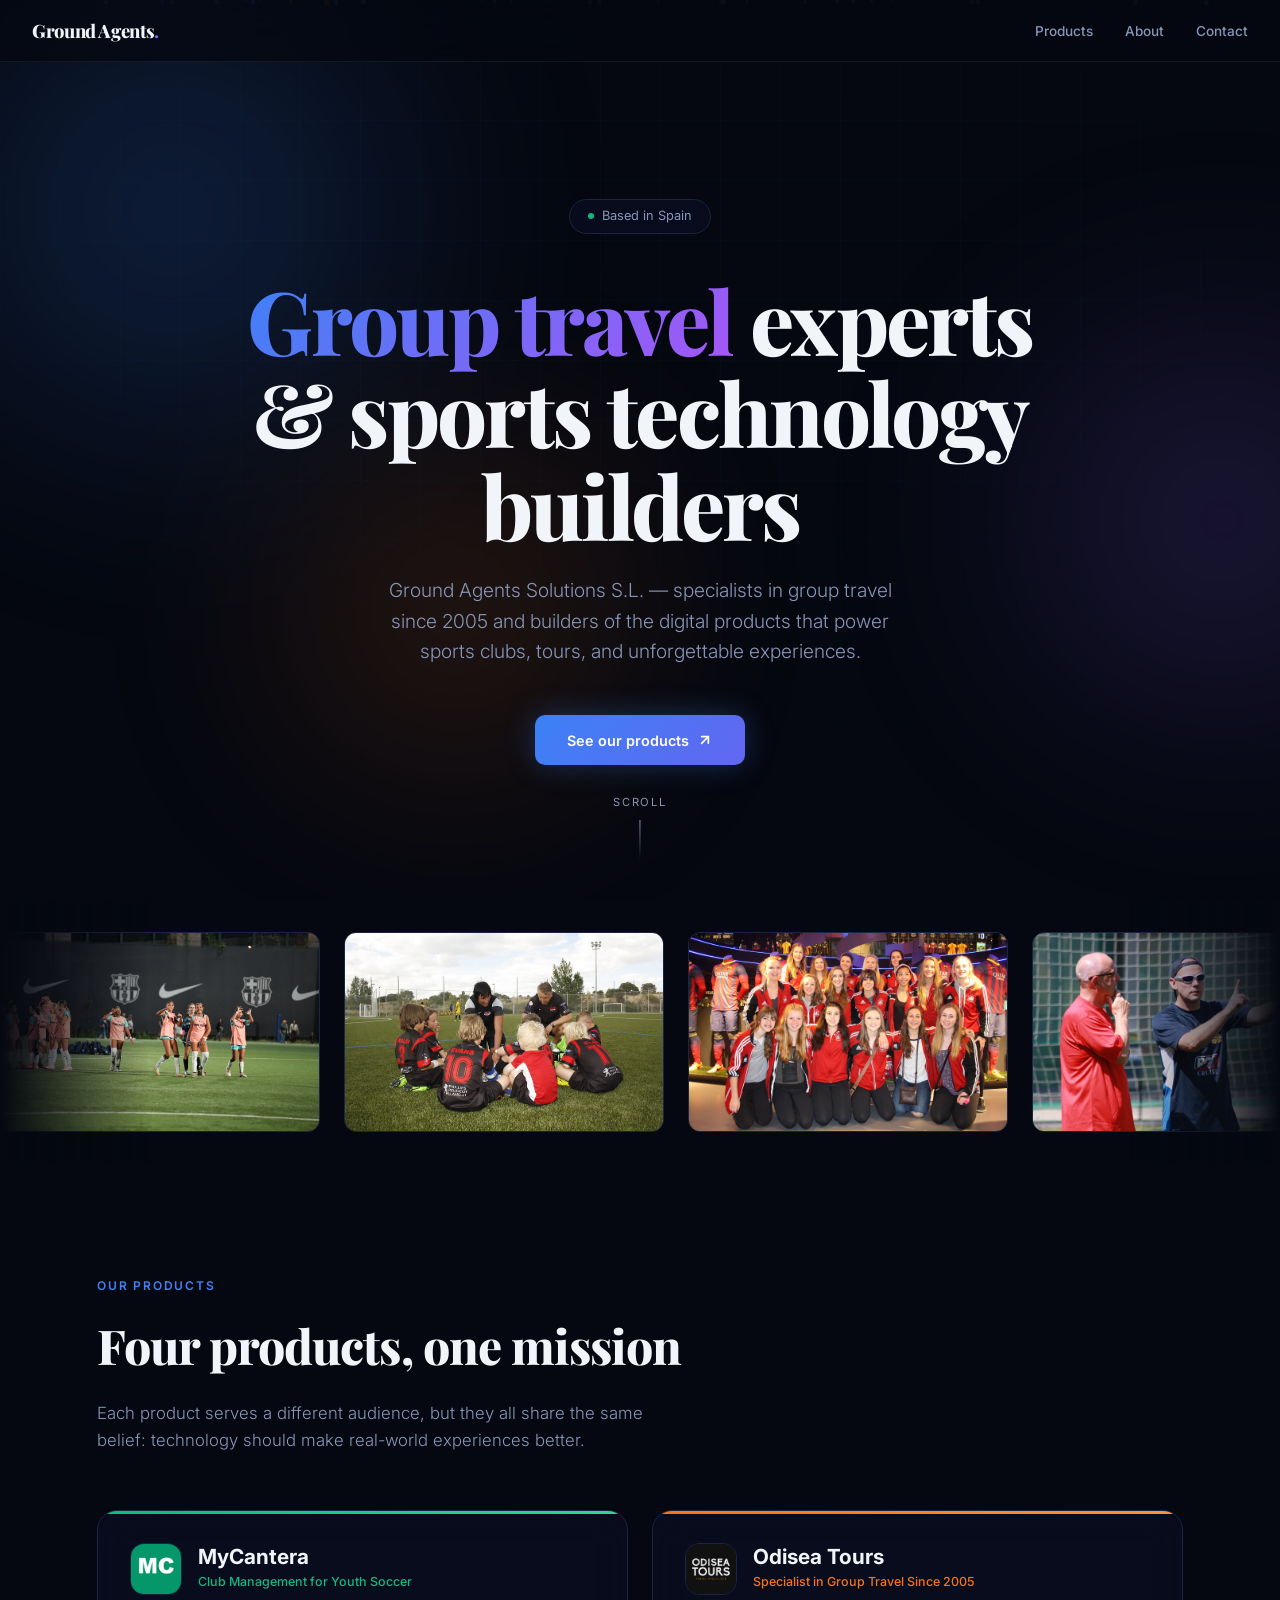
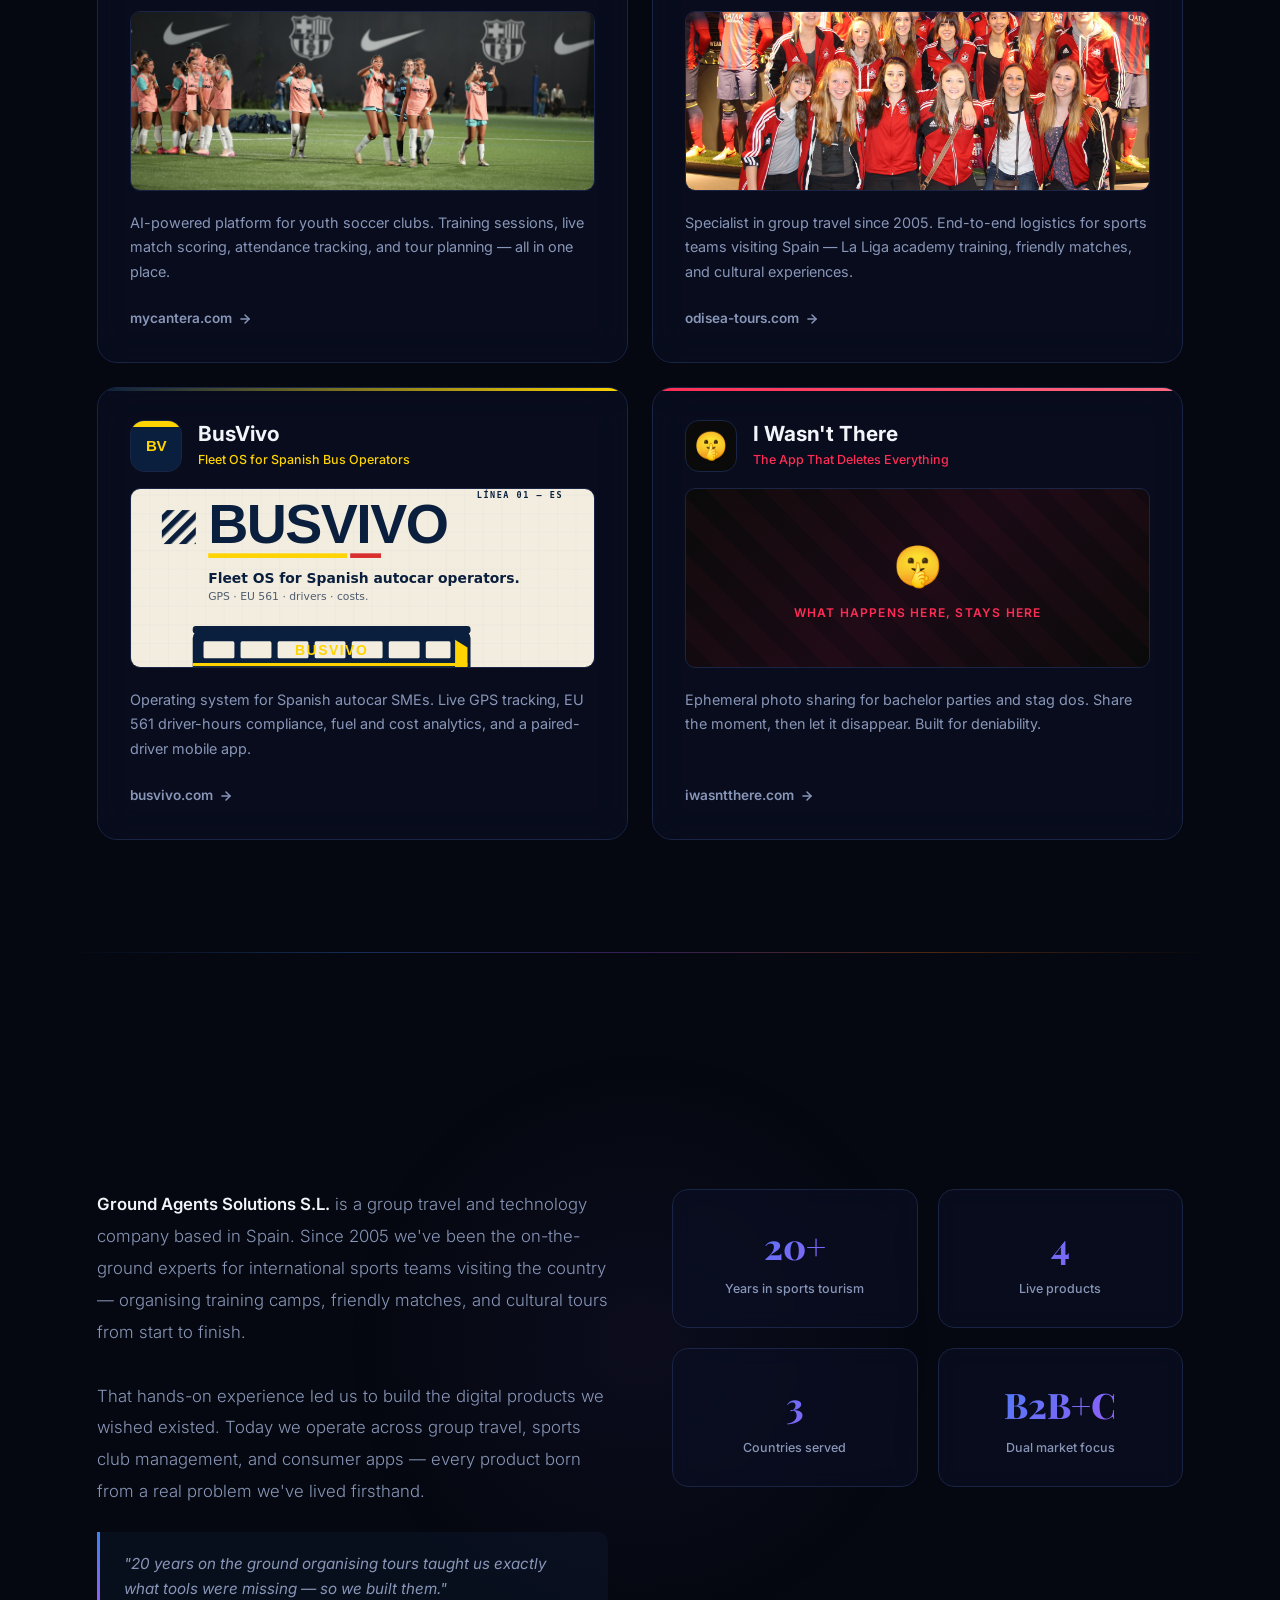
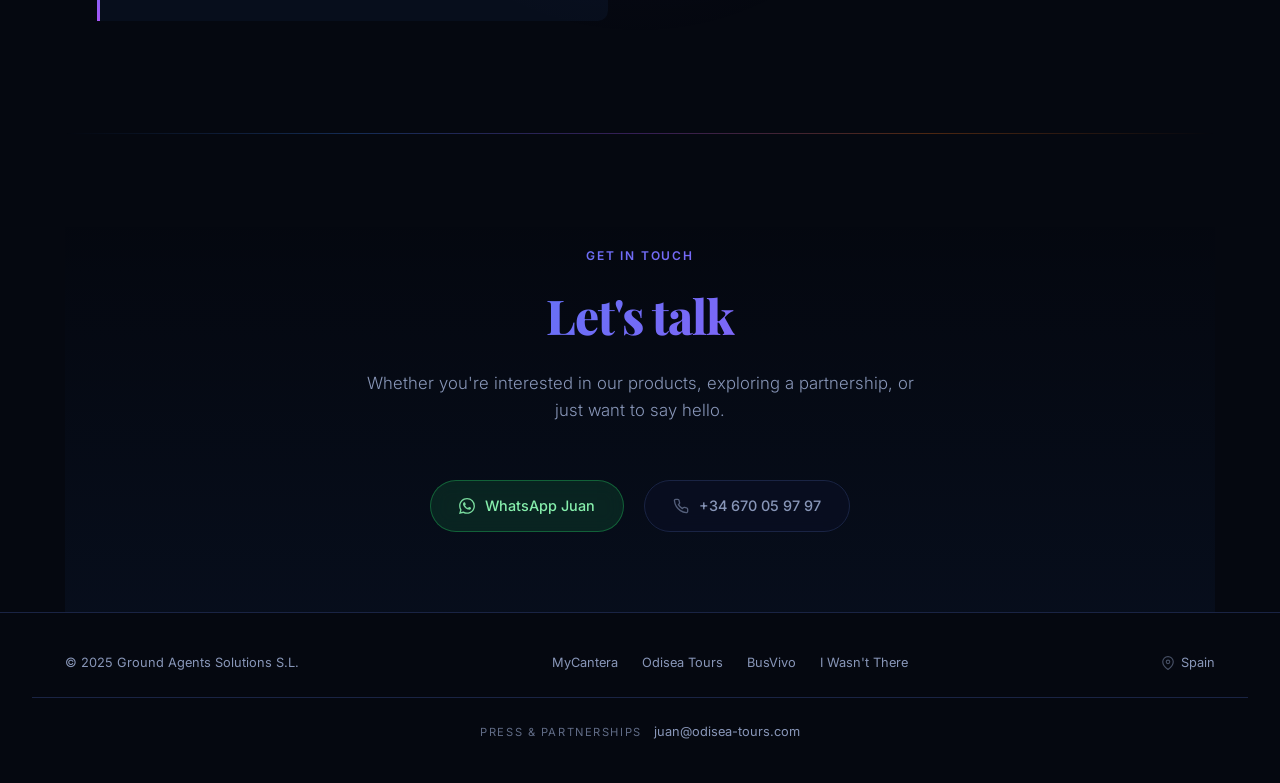
==== index.html @ 3781f4d7 "Replace OdiseaClub with BusVivo on products page - Swap product card to BusVivo (busvivo.com) - New " ====
<!DOCTYPE html>
<html lang="en">
<head>
  <meta charset="UTF-8">
  <meta name="viewport" content="width=device-width, initial-scale=1.0">
  <title>Ground Agents Solutions S.L. — Sports & Travel Technology</title>
  <meta name="description" content="Ground Agents Solutions S.L. — Group travel specialists and sports technology builders. Based in Spain since 2005.">
  <meta property="og:title" content="Ground Agents Solutions S.L.">
  <meta property="og:description" content="Group travel experts & sports technology builders. Based in Spain since 2005.">
  <meta property="og:type" content="website">
  <link rel="icon" href="data:image/svg+xml,<svg xmlns='http://www.w3.org/2000/svg' viewBox='0 0 100 100'><text y='.9em' font-size='90'>G</text></svg>">
  <link rel="preconnect" href="https://fonts.googleapis.com">
  <link rel="preconnect" href="https://fonts.gstatic.com" crossorigin>
  <link href="https://fonts.googleapis.com/css2?family=Inter:wght@300;400;500;600;700;800&family=Playfair+Display:wght@600;700;800&display=swap" rel="stylesheet">
  <style>
    *, *::before, *::after { margin: 0; padding: 0; box-sizing: border-box; }

    :root {
      --bg: #050810;
      --surface: #0a1025;
      --surface-2: #111833;
      --border: #1a2444;
      --text: #f1f5f9;
      --text-muted: #8896b8;
      --accent: #3b82f6;
    }

    html { scroll-behavior: smooth; }

    body {
      font-family: 'Inter', -apple-system, BlinkMacSystemFont, sans-serif;
      background: var(--bg);
      color: var(--text);
      line-height: 1.6;
      -webkit-font-smoothing: antialiased;
      overflow-x: hidden;
    }

    /* ── ANIMATED BACKGROUND ── */
    .bg-mesh {
      position: fixed;
      top: 0; left: 0; right: 0; bottom: 0;
      z-index: 0;
      pointer-events: none;
      overflow: hidden;
    }

    .bg-mesh .orb {
      position: absolute;
      border-radius: 50%;
      filter: blur(120px);
      opacity: 0.3;
      animation: float 20s ease-in-out infinite;
    }

    .bg-mesh .orb-1 {
      width: 600px; height: 600px;
      background: radial-gradient(circle, #3b82f6 0%, transparent 70%);
      top: -10%; left: -10%;
      animation-delay: 0s;
    }

    .bg-mesh .orb-2 {
      width: 500px; height: 500px;
      background: radial-gradient(circle, #8b5cf6 0%, transparent 70%);
      top: 30%; right: -15%;
      animation-delay: -7s;
      animation-duration: 25s;
    }

    .bg-mesh .orb-3 {
      width: 400px; height: 400px;
      background: radial-gradient(circle, #f97316 0%, transparent 70%);
      bottom: 10%; left: 20%;
      animation-delay: -14s;
      animation-duration: 22s;
    }

    @keyframes float {
      0%, 100% { transform: translate(0, 0) scale(1); }
      25% { transform: translate(80px, -60px) scale(1.1); }
      50% { transform: translate(-40px, 80px) scale(0.9); }
      75% { transform: translate(60px, 40px) scale(1.05); }
    }

    /* Grid overlay */
    .bg-grid {
      position: fixed;
      top: 0; left: 0; right: 0; bottom: 0;
      z-index: 0;
      pointer-events: none;
      background-image:
        linear-gradient(rgba(59, 130, 246, 0.03) 1px, transparent 1px),
        linear-gradient(90deg, rgba(59, 130, 246, 0.03) 1px, transparent 1px);
      background-size: 60px 60px;
      mask-image: radial-gradient(ellipse 80% 60% at 50% 30%, black 30%, transparent 100%);
    }

    /* ── NAV ── */
    nav {
      position: fixed;
      top: 0; left: 0; right: 0;
      z-index: 100;
      padding: 1rem 2rem;
      background: rgba(5, 8, 16, 0.7);
      backdrop-filter: blur(24px);
      -webkit-backdrop-filter: blur(24px);
      border-bottom: 1px solid rgba(255,255,255,0.06);
      display: flex;
      justify-content: space-between;
      align-items: center;
    }

    .nav-logo {
      font-family: 'Playfair Display', serif;
      font-size: 1.15rem;
      font-weight: 800;
      letter-spacing: -0.02em;
    }

    .nav-logo span {
      background: linear-gradient(135deg, #3b82f6, #8b5cf6);
      -webkit-background-clip: text;
      -webkit-text-fill-color: transparent;
      background-clip: text;
    }

    .nav-links {
      display: flex;
      gap: 2rem;
      list-style: none;
    }

    .nav-links a {
      color: var(--text-muted);
      text-decoration: none;
      font-size: 0.85rem;
      font-weight: 500;
      transition: color 0.2s;
    }

    .nav-links a:hover { color: var(--text); }

    /* ── CONTENT WRAPPER ── */
    .content { position: relative; z-index: 1; }

    /* ── HERO ── */
    .hero {
      min-height: 100vh;
      display: flex;
      flex-direction: column;
      justify-content: center;
      align-items: center;
      text-align: center;
      padding: 8rem 2rem 4rem;
      position: relative;
    }

    /* Floating particles */
    .particles {
      position: absolute;
      inset: 0;
      overflow: hidden;
      pointer-events: none;
    }

    .particle {
      position: absolute;
      width: 3px; height: 3px;
      background: rgba(59, 130, 246, 0.5);
      border-radius: 50%;
      animation: rise linear infinite;
    }

    @keyframes rise {
      0% { transform: translateY(100vh) scale(0); opacity: 0; }
      10% { opacity: 1; }
      90% { opacity: 1; }
      100% { transform: translateY(-10vh) scale(1); opacity: 0; }
    }

    .hero-badge {
      display: inline-flex;
      align-items: center;
      gap: 0.5rem;
      padding: 0.4rem 1.1rem;
      border: 1px solid var(--border);
      border-radius: 100px;
      font-size: 0.8rem;
      color: var(--text-muted);
      margin-bottom: 2.5rem;
      background: rgba(10, 16, 37, 0.6);
      backdrop-filter: blur(10px);
    }

    .hero-badge .dot {
      width: 6px; height: 6px;
      border-radius: 50%;
      background: #10b981;
      animation: pulse-dot 2s infinite;
    }

    @keyframes pulse-dot {
      0%, 100% { opacity: 1; }
      50% { opacity: 0.3; }
    }

    h1 {
      font-family: 'Playfair Display', serif;
      font-size: clamp(2.8rem, 7vw, 5.5rem);
      font-weight: 800;
      line-height: 1.05;
      letter-spacing: -0.03em;
      margin-bottom: 1.5rem;
      max-width: 800px;
    }

    h1 .gradient {
      background: linear-gradient(135deg, #3b82f6, #a855f7, #f97316);
      -webkit-background-clip: text;
      -webkit-text-fill-color: transparent;
      background-clip: text;
      background-size: 200% 200%;
      animation: gradient-shift 6s ease-in-out infinite;
    }

    @keyframes gradient-shift {
      0%, 100% { background-position: 0% 50%; }
      50% { background-position: 100% 50%; }
    }

    .hero-sub {
      font-size: 1.2rem;
      color: var(--text-muted);
      max-width: 540px;
      margin-bottom: 3rem;
      font-weight: 300;
    }

    .hero-cta {
      display: inline-flex;
      align-items: center;
      gap: 0.5rem;
      padding: 0.85rem 2rem;
      background: linear-gradient(135deg, #3b82f6, #6366f1);
      color: white;
      text-decoration: none;
      border-radius: 10px;
      font-size: 0.9rem;
      font-weight: 600;
      transition: all 0.3s;
      box-shadow: 0 0 30px rgba(59, 130, 246, 0.3);
    }

    .hero-cta:hover {
      transform: translateY(-2px);
      box-shadow: 0 0 50px rgba(59, 130, 246, 0.5);
    }

    .hero-cta svg { width: 16px; height: 16px; }

    /* Scroll indicator */
    .scroll-hint {
      position: absolute;
      bottom: 2.5rem;
      left: 50%;
      transform: translateX(-50%);
      display: flex;
      flex-direction: column;
      align-items: center;
      gap: 0.5rem;
      color: var(--text-muted);
      font-size: 0.7rem;
      text-transform: uppercase;
      letter-spacing: 0.15em;
      animation: bob 2s ease-in-out infinite;
    }

    .scroll-hint .line {
      width: 1px;
      height: 40px;
      background: linear-gradient(to bottom, var(--text-muted), transparent);
    }

    @keyframes bob {
      0%, 100% { transform: translateX(-50%) translateY(0); }
      50% { transform: translateX(-50%) translateY(8px); }
    }

    /* ── PHOTO MARQUEE ── */
    .marquee-section {
      padding: 2rem 0;
      overflow: hidden;
      position: relative;
    }

    .marquee-section::before,
    .marquee-section::after {
      content: '';
      position: absolute;
      top: 0; bottom: 0;
      width: 150px;
      z-index: 2;
      pointer-events: none;
    }

    .marquee-section::before {
      left: 0;
      background: linear-gradient(to right, var(--bg), transparent);
    }

    .marquee-section::after {
      right: 0;
      background: linear-gradient(to left, var(--bg), transparent);
    }

    .marquee-track {
      display: flex;
      gap: 1.5rem;
      animation: marquee 35s linear infinite;
      width: max-content;
    }

    .marquee-track:hover { animation-play-state: paused; }

    @keyframes marquee {
      0% { transform: translateX(0); }
      100% { transform: translateX(-50%); }
    }

    .marquee-img {
      width: 320px;
      height: 200px;
      object-fit: cover;
      border-radius: 12px;
      border: 1px solid var(--border);
      flex-shrink: 0;
      transition: transform 0.3s, border-color 0.3s;
    }

    .marquee-img:hover {
      transform: scale(1.03);
      border-color: rgba(139, 92, 246, 0.4);
    }

    /* ── SECTION ── */
    section {
      padding: 7rem 2rem;
      max-width: 1150px;
      margin: 0 auto;
    }

    .section-label {
      font-size: 0.75rem;
      font-weight: 600;
      text-transform: uppercase;
      letter-spacing: 0.15em;
      background: linear-gradient(135deg, #3b82f6, #a855f7);
      -webkit-background-clip: text;
      -webkit-text-fill-color: transparent;
      background-clip: text;
      margin-bottom: 0.75rem;
    }

    .section-title {
      font-family: 'Playfair Display', serif;
      font-size: clamp(2rem, 4vw, 3rem);
      font-weight: 800;
      letter-spacing: -0.02em;
      margin-bottom: 1rem;
    }

    .section-desc {
      color: var(--text-muted);
      max-width: 560px;
      font-size: 1.05rem;
      font-weight: 300;
      margin-bottom: 3.5rem;
    }

    /* ── PRODUCTS GRID ── */
    .products-grid {
      display: grid;
      grid-template-columns: repeat(2, 1fr);
      gap: 1.5rem;
    }

    .product-card {
      background: rgba(10, 16, 37, 0.6);
      backdrop-filter: blur(20px);
      border: 1px solid var(--border);
      border-radius: 20px;
      padding: 2rem;
      transition: all 0.4s cubic-bezier(0.16, 1, 0.3, 1);
      position: relative;
      overflow: hidden;
      text-decoration: none;
      color: inherit;
      display: flex;
      flex-direction: column;
    }

    .product-card::before {
      content: '';
      position: absolute;
      top: 0; left: 0; right: 0;
      height: 3px;
    }

    .product-card::after {
      content: '';
      position: absolute;
      inset: 0;
      border-radius: 20px;
      opacity: 0;
      transition: opacity 0.4s;
      pointer-events: none;
    }

    .product-card:hover {
      border-color: rgba(255,255,255,0.12);
      transform: translateY(-6px);
      box-shadow: 0 30px 80px rgba(0,0,0,0.4);
    }

    .product-card:hover::after { opacity: 1; }

    .product-card[data-product="mycantera"]::before { background: linear-gradient(90deg, #10b981, #34d399); }
    .product-card[data-product="mycantera"]::after { background: radial-gradient(circle at top left, rgba(16, 185, 129, 0.06), transparent 60%); }

    .product-card[data-product="odisea"]::before { background: linear-gradient(90deg, #f97316, #fb923c); }
    .product-card[data-product="odisea"]::after { background: radial-gradient(circle at top left, rgba(249, 115, 22, 0.06), transparent 60%); }

    .product-card[data-product="busvivo"]::before { background: linear-gradient(90deg, #0a1f3d, #ffd400); }
    .product-card[data-product="busvivo"]::after { background: radial-gradient(circle at top left, rgba(255, 212, 0, 0.06), transparent 60%); }

    .product-card[data-product="iwasntthere"]::before { background: linear-gradient(90deg, #ff2d55, #ff6b81); }
    .product-card[data-product="iwasntthere"]::after { background: radial-gradient(circle at top left, rgba(255, 45, 85, 0.06), transparent 60%); }

    .product-header {
      display: flex;
      align-items: center;
      gap: 1rem;
      margin-bottom: 1rem;
    }

    .product-logo {
      width: 52px;
      height: 52px;
      border-radius: 14px;
      object-fit: cover;
      border: 1px solid var(--border);
    }

    .product-logo-iwt {
      width: 52px;
      height: 52px;
      border-radius: 14px;
      background: #0a0a0a;
      border: 1px solid var(--border);
      display: flex;
      align-items: center;
      justify-content: center;
      font-size: 1.7rem;
    }

    .product-logo-bv {
      width: 52px;
      height: 52px;
      border-radius: 14px;
      background: #0a1f3d;
      border: 1px solid var(--border);
      display: flex;
      align-items: center;
      justify-content: center;
      font-family: 'Arial Black', 'Helvetica Neue', Impact, sans-serif;
      font-size: 0.95rem;
      font-weight: 900;
      color: #ffd400;
      letter-spacing: -0.5px;
      position: relative;
      overflow: hidden;
    }

    .product-logo-bv::after {
      content: '';
      position: absolute;
      top: 0; left: 0; right: 0;
      height: 6px;
      background: #ffd400;
    }

    .product-name {
      font-size: 1.3rem;
      font-weight: 700;
      line-height: 1.2;
    }

    .product-tagline {
      font-size: 0.78rem;
      font-weight: 500;
      margin-top: 0.15rem;
    }

    .product-card[data-product="mycantera"] .product-tagline { color: #10b981; }
    .product-card[data-product="odisea"] .product-tagline { color: #f97316; }
    .product-card[data-product="busvivo"] .product-tagline { color: #ffd400; }
    .product-card[data-product="iwasntthere"] .product-tagline { color: #ff2d55; }

    .product-desc {
      font-size: 0.9rem;
      color: var(--text-muted);
      line-height: 1.7;
      flex-grow: 1;
      margin-bottom: 1.5rem;
    }

    .product-screenshot {
      width: 100%;
      height: 180px;
      object-fit: cover;
      border-radius: 10px;
      border: 1px solid var(--border);
      margin-bottom: 1.25rem;
      transition: transform 0.4s;
    }

    .product-card:hover .product-screenshot { transform: scale(1.02); }

    .product-link {
      display: inline-flex;
      align-items: center;
      gap: 0.4rem;
      font-size: 0.85rem;
      font-weight: 600;
      color: var(--text-muted);
      transition: all 0.3s;
    }

    .product-card:hover .product-link { color: var(--text); }

    .product-link svg { width: 14px; height: 14px; transition: transform 0.3s; }
    .product-card:hover .product-link svg { transform: translateX(4px); }

    /* ── DIVIDER ── */
    .gradient-divider {
      height: 1px;
      max-width: 1150px;
      margin: 0 auto;
      background: linear-gradient(90deg, transparent, #3b82f6, #a855f7, #f97316, transparent);
      opacity: 0.3;
    }

    /* ── ABOUT ── */
    .about-section {
      position: relative;
    }

    .about-section::before {
      content: '';
      position: absolute;
      top: 50%;
      left: 50%;
      transform: translate(-50%, -50%);
      width: 600px;
      height: 600px;
      background: radial-gradient(circle, rgba(139, 92, 246, 0.06) 0%, transparent 70%);
      pointer-events: none;
    }

    .about-grid {
      display: grid;
      grid-template-columns: 1fr 1fr;
      gap: 4rem;
      align-items: start;
    }

    .about-text {
      color: var(--text-muted);
      font-size: 1.05rem;
      font-weight: 300;
      line-height: 1.9;
    }

    .about-text strong {
      color: var(--text);
      font-weight: 600;
    }

    .about-highlight {
      margin-top: 1.5rem;
      padding: 1.25rem 1.5rem;
      border-left: 3px solid;
      border-image: linear-gradient(to bottom, #3b82f6, #a855f7) 1;
      background: rgba(59, 130, 246, 0.05);
      border-radius: 0 10px 10px 0;
      font-size: 0.95rem;
      color: var(--text-muted);
      font-style: italic;
    }

    .stats-grid {
      display: grid;
      grid-template-columns: 1fr 1fr;
      gap: 1.25rem;
    }

    .stat-card {
      background: rgba(10, 16, 37, 0.6);
      backdrop-filter: blur(10px);
      border: 1px solid var(--border);
      border-radius: 16px;
      padding: 1.75rem;
      text-align: center;
      transition: all 0.3s;
    }

    .stat-card:hover {
      border-color: rgba(139, 92, 246, 0.3);
      transform: translateY(-2px);
    }

    .stat-number {
      font-family: 'Playfair Display', serif;
      font-size: 2.2rem;
      font-weight: 800;
      background: linear-gradient(135deg, #3b82f6, #a855f7);
      -webkit-background-clip: text;
      -webkit-text-fill-color: transparent;
      background-clip: text;
      margin-bottom: 0.3rem;
    }

    .stat-label {
      font-size: 0.78rem;
      color: var(--text-muted);
      font-weight: 500;
    }

    /* ── CONTACT / FOOTER ── */
    .contact-section {
      text-align: center;
      padding: 7rem 2rem 5rem;
      position: relative;
    }

    .contact-section::before {
      content: '';
      position: absolute;
      bottom: 0; left: 0; right: 0;
      height: 400px;
      background: linear-gradient(to top, rgba(59, 130, 246, 0.05), transparent);
      pointer-events: none;
    }

    .contact-section .section-desc {
      margin-left: auto;
      margin-right: auto;
    }

    .contact-title {
      font-family: 'Playfair Display', serif;
      font-size: clamp(2rem, 4vw, 3rem);
      font-weight: 800;
      letter-spacing: -0.02em;
      margin-bottom: 1rem;
      background: linear-gradient(135deg, #3b82f6, #a855f7, #f97316);
      -webkit-background-clip: text;
      -webkit-text-fill-color: transparent;
      background-clip: text;
      background-size: 200% 200%;
      animation: gradient-shift 6s ease-in-out infinite;
    }

    .contact-row {
      display: flex;
      justify-content: center;
      gap: 1.25rem;
      flex-wrap: wrap;
    }

    .contact-pill {
      display: inline-flex;
      align-items: center;
      gap: 0.6rem;
      padding: 0.85rem 1.75rem;
      background: rgba(10, 16, 37, 0.6);
      backdrop-filter: blur(10px);
      border: 1px solid var(--border);
      border-radius: 100px;
      color: var(--text-muted);
      text-decoration: none;
      font-size: 0.9rem;
      font-weight: 500;
      transition: all 0.3s;
    }

    .contact-pill:hover {
      border-color: rgba(139, 92, 246, 0.4);
      color: var(--text);
      box-shadow: 0 0 30px rgba(139, 92, 246, 0.15);
      transform: translateY(-2px);
    }

    .contact-pill svg { width: 16px; height: 16px; opacity: 0.6; }

    .contact-whatsapp {
      background: rgba(37, 211, 102, 0.12);
      border-color: rgba(37, 211, 102, 0.35);
      color: #86efac;
    }
    .contact-whatsapp svg { opacity: 0.9; }
    .contact-whatsapp:hover {
      border-color: rgba(37, 211, 102, 0.7);
      color: #d1fae5;
      box-shadow: 0 0 30px rgba(37, 211, 102, 0.22);
      transform: translateY(-2px);
    }

    /* ── FOOTER ── */
    footer {
      border-top: 1px solid var(--border);
      padding: 2.5rem 2rem;
    }

    .footer-inner {
      max-width: 1150px;
      margin: 0 auto;
      display: flex;
      justify-content: space-between;
      align-items: center;
      flex-wrap: wrap;
      gap: 1rem;
    }

    .footer-legal {
      font-size: 0.8rem;
      color: var(--text-muted);
    }

    .footer-products {
      display: flex;
      gap: 1.5rem;
    }

    .footer-products a {
      font-size: 0.8rem;
      color: var(--text-muted);
      text-decoration: none;
      transition: color 0.2s;
    }

    .footer-products a:hover { color: var(--text); }

    .footer-location {
      font-size: 0.8rem;
      color: var(--text-muted);
      display: flex;
      align-items: center;
      gap: 0.35rem;
    }

    .footer-location svg { width: 14px; height: 14px; opacity: 0.5; }

    .footer-press {
      font-size: 0.8rem;
      color: var(--text-muted);
      text-align: center;
      padding-top: 1.5rem;
      margin-top: 1.5rem;
      border-top: 1px solid var(--border);
    }
    .footer-press a {
      color: var(--text-muted);
      text-decoration: none;
      border-bottom: 1px solid transparent;
      transition: color 0.2s, border-color 0.2s;
    }
    .footer-press a:hover {
      color: var(--text);
      border-bottom-color: currentColor;
    }
    .footer-press .label {
      text-transform: uppercase;
      letter-spacing: 0.14em;
      font-size: 0.7rem;
      opacity: 0.7;
      margin-right: 0.5rem;
    }

    /* ── RESPONSIVE ── */
    @media (max-width: 900px) {
      .products-grid { grid-template-columns: 1fr; }
    }

    @media (max-width: 768px) {
      .nav-links { display: none; }
      .about-grid { grid-template-columns: 1fr; gap: 2rem; }
      section { padding: 5rem 1.5rem; }
      .hero { padding: 7rem 1.5rem 3rem; }
      .footer-inner { flex-direction: column; text-align: center; }
      .footer-products { flex-wrap: wrap; justify-content: center; }
      .scroll-hint { display: none; }
    }

    /* ── ANIMATIONS ── */
    .fade-up {
      opacity: 0;
      transform: translateY(30px);
      transition: all 0.7s cubic-bezier(0.16, 1, 0.3, 1);
    }

    .fade-up.visible {
      opacity: 1;
      transform: translateY(0);
    }

    /* Staggered children */
    .stagger > .fade-up:nth-child(1) { transition-delay: 0s; }
    .stagger > .fade-up:nth-child(2) { transition-delay: 0.1s; }
    .stagger > .fade-up:nth-child(3) { transition-delay: 0.2s; }
    .stagger > .fade-up:nth-child(4) { transition-delay: 0.3s; }

    /* ── TILT EFFECT ── */
    .tilt-card {
      transform-style: preserve-3d;
      perspective: 1000px;
    }
  </style>
</head>
<body>

  <!-- ANIMATED BACKGROUND -->
  <div class="bg-mesh">
    <div class="orb orb-1"></div>
    <div class="orb orb-2"></div>
    <div class="orb orb-3"></div>
  </div>
  <div class="bg-grid"></div>

  <div class="content">

    <!-- NAV -->
    <nav>
      <div class="nav-logo">Ground Agents<span>.</span></div>
      <ul class="nav-links">
        <li><a href="#products">Products</a></li>
        <li><a href="#about">About</a></li>
        <li><a href="#contact">Contact</a></li>
      </ul>
    </nav>

    <!-- HERO -->
    <section class="hero">
      <div class="particles" id="particles"></div>
      <div class="hero-badge">
        <span class="dot"></span>
        Based in Spain
      </div>
      <h1 class="fade-up"><span class="gradient">Group travel</span> experts & sports technology builders</h1>
      <p class="hero-sub fade-up">Ground Agents Solutions S.L. — specialists in group travel since 2005 and builders of the digital products that power sports clubs, tours, and unforgettable experiences.</p>
      <a href="#products" class="hero-cta fade-up">
        See our products
        <svg viewBox="0 0 24 24" fill="none" stroke="currentColor" stroke-width="2.5" stroke-linecap="round" stroke-linejoin="round"><path d="M7 17L17 7"/><path d="M7 7h10v10"/></svg>
      </a>
      <div class="scroll-hint">
        Scroll
        <div class="line"></div>
      </div>
    </section>

    <!-- PHOTO MARQUEE -->
    <div class="marquee-section">
      <div class="marquee-track">
        <img src="assets/mycantera-hero.jpg" alt="Youth soccer training at FC Barcelona" class="marquee-img">
        <img src="assets/mycantera-hero-3.jpg" alt="Youth soccer team huddle" class="marquee-img">
        <img src="assets/odisea-tours-hero.jpg" alt="Youth girls celebrating" class="marquee-img">
        <img src="assets/coaching.jpg" alt="Professional coaching session" class="marquee-img">
        <img src="assets/busvivo-card.svg" alt="BusVivo fleet tracking brand poster" class="marquee-img">
        <img src="assets/mycantera-hero-2.jpg" alt="Soccer tour experience" class="marquee-img">
        <img src="assets/happy-group.jpg" alt="Happy tour group" class="marquee-img">
        <img src="assets/match-action.jpg" alt="Match action shot" class="marquee-img">
        <!-- Duplicate for seamless loop -->
        <img src="assets/mycantera-hero.jpg" alt="Youth soccer training at FC Barcelona" class="marquee-img">
        <img src="assets/mycantera-hero-3.jpg" alt="Youth soccer team huddle" class="marquee-img">
        <img src="assets/odisea-tours-hero.jpg" alt="Youth girls celebrating" class="marquee-img">
        <img src="assets/coaching.jpg" alt="Professional coaching session" class="marquee-img">
        <img src="assets/busvivo-card.svg" alt="BusVivo fleet tracking brand poster" class="marquee-img">
        <img src="assets/mycantera-hero-2.jpg" alt="Soccer tour experience" class="marquee-img">
        <img src="assets/happy-group.jpg" alt="Happy tour group" class="marquee-img">
        <img src="assets/match-action.jpg" alt="Match action shot" class="marquee-img">
      </div>
    </div>

    <!-- PRODUCTS -->
    <section id="products">
      <p class="section-label fade-up">Our Products</p>
      <h2 class="section-title fade-up">Four products, one mission</h2>
      <p class="section-desc fade-up">Each product serves a different audience, but they all share the same belief: technology should make real-world experiences better.</p>

      <div class="products-grid stagger">

        <a href="https://mycantera.com" target="_blank" rel="noopener" class="product-card tilt-card fade-up" data-product="mycantera">
          <div class="product-header">
            <img src="assets/mycantera-logo.png" alt="MyCantera" class="product-logo">
            <div>
              <div class="product-name">MyCantera</div>
              <div class="product-tagline">Club Management for Youth Soccer</div>
            </div>
          </div>
          <img src="assets/mycantera-hero.jpg" alt="MyCantera — youth teams training at FC Barcelona" class="product-screenshot">
          <p class="product-desc">AI-powered platform for youth soccer clubs. Training sessions, live match scoring, attendance tracking, and tour planning — all in one place.</p>
          <span class="product-link">
            mycantera.com
            <svg viewBox="0 0 24 24" fill="none" stroke="currentColor" stroke-width="2.5" stroke-linecap="round" stroke-linejoin="round"><path d="M5 12h14"/><path d="M12 5l7 7-7 7"/></svg>
          </span>
        </a>

        <a href="https://odisea-tours.com" target="_blank" rel="noopener" class="product-card tilt-card fade-up" data-product="odisea">
          <div class="product-header">
            <img src="assets/odisea-tours-logo.png" alt="Odisea Tours" class="product-logo">
            <div>
              <div class="product-name">Odisea Tours</div>
              <div class="product-tagline">Specialist in Group Travel Since 2005</div>
            </div>
          </div>
          <img src="assets/odisea-tours-hero.jpg" alt="Odisea Tours — youth girls at FC Barcelona museum" class="product-screenshot">
          <p class="product-desc">Specialist in group travel since 2005. End-to-end logistics for sports teams visiting Spain — La Liga academy training, friendly matches, and cultural experiences.</p>
          <span class="product-link">
            odisea-tours.com
            <svg viewBox="0 0 24 24" fill="none" stroke="currentColor" stroke-width="2.5" stroke-linecap="round" stroke-linejoin="round"><path d="M5 12h14"/><path d="M12 5l7 7-7 7"/></svg>
          </span>
        </a>

        <a href="https://busvivo.com" target="_blank" rel="noopener" class="product-card tilt-card fade-up" data-product="busvivo">
          <div class="product-header">
            <div class="product-logo-bv">BV</div>
            <div>
              <div class="product-name">BusVivo</div>
              <div class="product-tagline">Fleet OS for Spanish Bus Operators</div>
            </div>
          </div>
          <img src="assets/busvivo-card.svg" alt="BusVivo transit-poster brand card" class="product-screenshot">
          <p class="product-desc">Operating system for Spanish autocar SMEs. Live GPS tracking, EU 561 driver-hours compliance, fuel and cost analytics, and a paired-driver mobile app.</p>
          <span class="product-link">
            busvivo.com
            <svg viewBox="0 0 24 24" fill="none" stroke="currentColor" stroke-width="2.5" stroke-linecap="round" stroke-linejoin="round"><path d="M5 12h14"/><path d="M12 5l7 7-7 7"/></svg>
          </span>
        </a>

        <a href="https://iwasntthere.com" target="_blank" rel="noopener" class="product-card tilt-card fade-up" data-product="iwasntthere">
          <div class="product-header">
            <div class="product-logo-iwt">🤫</div>
            <div>
              <div class="product-name">I Wasn't There</div>
              <div class="product-tagline">The App That Deletes Everything</div>
            </div>
          </div>
          <div style="width:100%;height:180px;border-radius:10px;border:1px solid var(--border);margin-bottom:1.25rem;background:linear-gradient(135deg,#0a0a0a 0%,#1a0a15 50%,#0a0a0a 100%);display:flex;align-items:center;justify-content:center;position:relative;overflow:hidden;">
            <div style="position:absolute;inset:0;background:repeating-linear-gradient(45deg,transparent,transparent 20px,rgba(255,45,85,0.03) 20px,rgba(255,45,85,0.03) 40px);"></div>
            <div style="text-align:center;position:relative;z-index:1;">
              <div style="font-size:2.5rem;margin-bottom:0.35rem;">🤫</div>
              <div style="font-size:0.75rem;color:#ff2d55;font-weight:600;letter-spacing:0.1em;text-transform:uppercase;">What happens here, stays here</div>
            </div>
          </div>
          <p class="product-desc">Ephemeral photo sharing for bachelor parties and stag dos. Share the moment, then let it disappear. Built for deniability.</p>
          <span class="product-link">
            iwasntthere.com
            <svg viewBox="0 0 24 24" fill="none" stroke="currentColor" stroke-width="2.5" stroke-linecap="round" stroke-linejoin="round"><path d="M5 12h14"/><path d="M12 5l7 7-7 7"/></svg>
          </span>
        </a>

      </div>
    </section>

    <div class="gradient-divider"></div>

    <!-- ABOUT -->
    <section id="about" class="about-section">
      <p class="section-label fade-up">About</p>
      <h2 class="section-title fade-up">Travel experts turned tech builders</h2>

      <div class="about-grid">
        <div class="fade-up">
          <div class="about-text">
            <p><strong>Ground Agents Solutions S.L.</strong> is a group travel and technology company based in Spain. Since 2005 we've been the on-the-ground experts for international sports teams visiting the country — organising training camps, friendly matches, and cultural tours from start to finish.</p>
            <br>
            <p>That hands-on experience led us to build the digital products we wished existed. Today we operate across group travel, sports club management, and consumer apps — every product born from a real problem we've lived firsthand.</p>
          </div>
          <div class="about-highlight">
            "20 years on the ground organising tours taught us exactly what tools were missing — so we built them."
          </div>
        </div>

        <div class="stats-grid fade-up">
          <div class="stat-card">
            <div class="stat-number">20+</div>
            <div class="stat-label">Years in sports tourism</div>
          </div>
          <div class="stat-card">
            <div class="stat-number">4</div>
            <div class="stat-label">Live products</div>
          </div>
          <div class="stat-card">
            <div class="stat-number">3</div>
            <div class="stat-label">Countries served</div>
          </div>
          <div class="stat-card">
            <div class="stat-number">B2B+C</div>
            <div class="stat-label">Dual market focus</div>
          </div>
        </div>
      </div>
    </section>

    <div class="gradient-divider"></div>

    <!-- CONTACT -->
    <section id="contact" class="contact-section">
      <p class="section-label fade-up">Get in Touch</p>
      <h2 class="contact-title fade-up">Let's talk</h2>
      <p class="section-desc fade-up">Whether you're interested in our products, exploring a partnership, or just want to say hello.</p>

      <div class="contact-row fade-up">
        <a href="https://wa.me/34670059797?text=Hi%20Juan%2C%20I%27m%20getting%20in%20touch%20via%20groundagentssolutions.com" target="_blank" rel="noopener" class="contact-pill contact-whatsapp" aria-label="Message Juan on WhatsApp">
          <svg viewBox="0 0 24 24" fill="currentColor" xmlns="http://www.w3.org/2000/svg"><path d="M17.472 14.382c-.297-.149-1.758-.867-2.03-.967-.273-.099-.471-.148-.67.15-.197.297-.767.966-.94 1.164-.173.199-.347.223-.644.075-.297-.15-1.255-.463-2.39-1.475-.883-.788-1.48-1.761-1.653-2.059-.173-.297-.019-.458.13-.606.134-.133.298-.347.446-.52.149-.174.198-.298.298-.497.099-.198.05-.371-.025-.52-.075-.149-.669-1.612-.916-2.207-.242-.579-.487-.5-.669-.51-.173-.008-.371-.01-.57-.01-.198 0-.52.074-.792.372s-1.04 1.016-1.04 2.479 1.065 2.876 1.213 3.074c.149.198 2.096 3.2 5.077 4.487.709.306 1.262.489 1.694.625.712.227 1.36.195 1.871.118.571-.085 1.758-.719 2.006-1.413.248-.694.248-1.289.173-1.413-.074-.124-.272-.198-.57-.347m-5.421 7.403h-.004a9.87 9.87 0 01-5.031-1.378l-.361-.214-3.741.982.998-3.648-.235-.374a9.86 9.86 0 01-1.51-5.26c.001-5.45 4.436-9.884 9.888-9.884 2.64 0 5.122 1.03 6.988 2.898a9.825 9.825 0 012.893 6.994c-.003 5.45-4.437 9.884-9.885 9.884m8.413-18.297A11.815 11.815 0 0012.05 0C5.495 0 .16 5.335.157 11.892c0 2.096.547 4.142 1.588 5.945L.057 24l6.305-1.654a11.882 11.882 0 005.683 1.448h.005c6.554 0 11.89-5.335 11.893-11.893a11.821 11.821 0 00-3.48-8.413"/></svg>
          WhatsApp Juan
        </a>
        <a href="tel:+34670059797" class="contact-pill">
          <svg viewBox="0 0 24 24" fill="none" stroke="currentColor" stroke-width="2" stroke-linecap="round" stroke-linejoin="round"><path d="M22 16.92v3a2 2 0 01-2.18 2 19.79 19.79 0 01-8.63-3.07 19.5 19.5 0 01-6-6 19.79 19.79 0 01-3.07-8.67A2 2 0 014.11 2h3a2 2 0 012 1.72 12.84 12.84 0 00.7 2.81 2 2 0 01-.45 2.11L8.09 9.91a16 16 0 006 6l1.27-1.27a2 2 0 012.11-.45 12.84 12.84 0 002.81.7A2 2 0 0122 16.92z"/></svg>
          +34 670 05 97 97
        </a>
      </div>
    </section>

    <!-- FOOTER -->
    <footer>
      <div class="footer-inner">
        <div class="footer-legal">&copy; 2025 Ground Agents Solutions S.L.</div>
        <div class="footer-products">
          <a href="https://mycantera.com" target="_blank">MyCantera</a>
          <a href="https://odisea-tours.com" target="_blank">Odisea Tours</a>
          <a href="https://busvivo.com" target="_blank">BusVivo</a>
          <a href="https://iwasntthere.com" target="_blank">I Wasn't There</a>
        </div>
        <div class="footer-location">
          <svg viewBox="0 0 24 24" fill="none" stroke="currentColor" stroke-width="2" stroke-linecap="round" stroke-linejoin="round"><path d="M21 10c0 7-9 13-9 13s-9-6-9-13a9 9 0 0118 0z"/><circle cx="12" cy="10" r="3"/></svg>
          Spain
        </div>
      </div>
      <div class="footer-press">
        <span class="label">Press &amp; partnerships</span>
        <a href="mailto:juan@odisea-tours.com">juan@odisea-tours.com</a>
      </div>
    </footer>

  </div><!-- /content -->

  <!-- SCRIPTS -->
  <script>
    // Scroll reveal
    const observer = new IntersectionObserver((entries) => {
      entries.forEach(entry => {
        if (entry.isIntersecting) {
          entry.target.classList.add('visible');
          observer.unobserve(entry.target);
        }
      });
    }, { threshold: 0.1, rootMargin: '0px 0px -40px 0px' });

    document.querySelectorAll('.fade-up').forEach(el => observer.observe(el));

    // Floating particles
    const particlesEl = document.getElementById('particles');
    for (let i = 0; i < 30; i++) {
      const p = document.createElement('div');
      p.className = 'particle';
      p.style.left = Math.random() * 100 + '%';
      p.style.animationDuration = (8 + Math.random() * 12) + 's';
      p.style.animationDelay = (Math.random() * 10) + 's';
      p.style.width = p.style.height = (2 + Math.random() * 3) + 'px';
      const colors = ['rgba(59,130,246,0.4)', 'rgba(139,92,246,0.4)', 'rgba(249,115,22,0.3)'];
      p.style.background = colors[Math.floor(Math.random() * colors.length)];
      particlesEl.appendChild(p);
    }

    // 3D tilt on product cards
    document.querySelectorAll('.tilt-card').forEach(card => {
      card.addEventListener('mousemove', e => {
        const rect = card.getBoundingClientRect();
        const x = (e.clientX - rect.left) / rect.width - 0.5;
        const y = (e.clientY - rect.top) / rect.height - 0.5;
        card.style.transform = `translateY(-6px) rotateY(${x * 6}deg) rotateX(${-y * 6}deg)`;
      });
      card.addEventListener('mouseleave', () => {
        card.style.transform = 'translateY(0) rotateY(0) rotateX(0)';
        card.style.transition = 'transform 0.5s cubic-bezier(0.16, 1, 0.3, 1)';
      });
      card.addEventListener('mouseenter', () => {
        card.style.transition = 'transform 0.1s';
      });
    });

    // Parallax on scroll for orbs
    window.addEventListener('scroll', () => {
      const scrollY = window.scrollY;
      document.querySelectorAll('.orb').forEach((orb, i) => {
        const speed = 0.03 + i * 0.015;
        orb.style.transform = `translateY(${scrollY * speed}px)`;
      });
    }, { passive: true });
  </script>

  <!-- JSON-LD -->
  <script type="application/ld+json">
  {
    "@context": "https://schema.org",
    "@type": "Organization",
    "name": "Ground Agents Solutions S.L.",
    "description": "Group travel specialists and sports technology builders based in Spain since 2005.",
    "url": "https://groundagentssolutions.com",
    "foundingDate": "2005",
    "address": { "@type": "PostalAddress", "addressCountry": "ES" },
    "contactPoint": {
      "@type": "ContactPoint",
      "telephone": "+34-670-05-97-97",
      "email": "info@groundagentssolutions.com",
      "contactType": "general"
    },
    "owns": [
      { "@type": "WebApplication", "name": "MyCantera", "url": "https://mycantera.com" },
      { "@type": "WebApplication", "name": "BusVivo", "url": "https://busvivo.com" },
      { "@type": "WebApplication", "name": "I Wasn't There", "url": "https://iwasntthere.com" },
      { "@type": "WebSite", "name": "Odisea Tours", "url": "https://odisea-tours.com" }
    ]
  }
  </script>

</body>
</html>
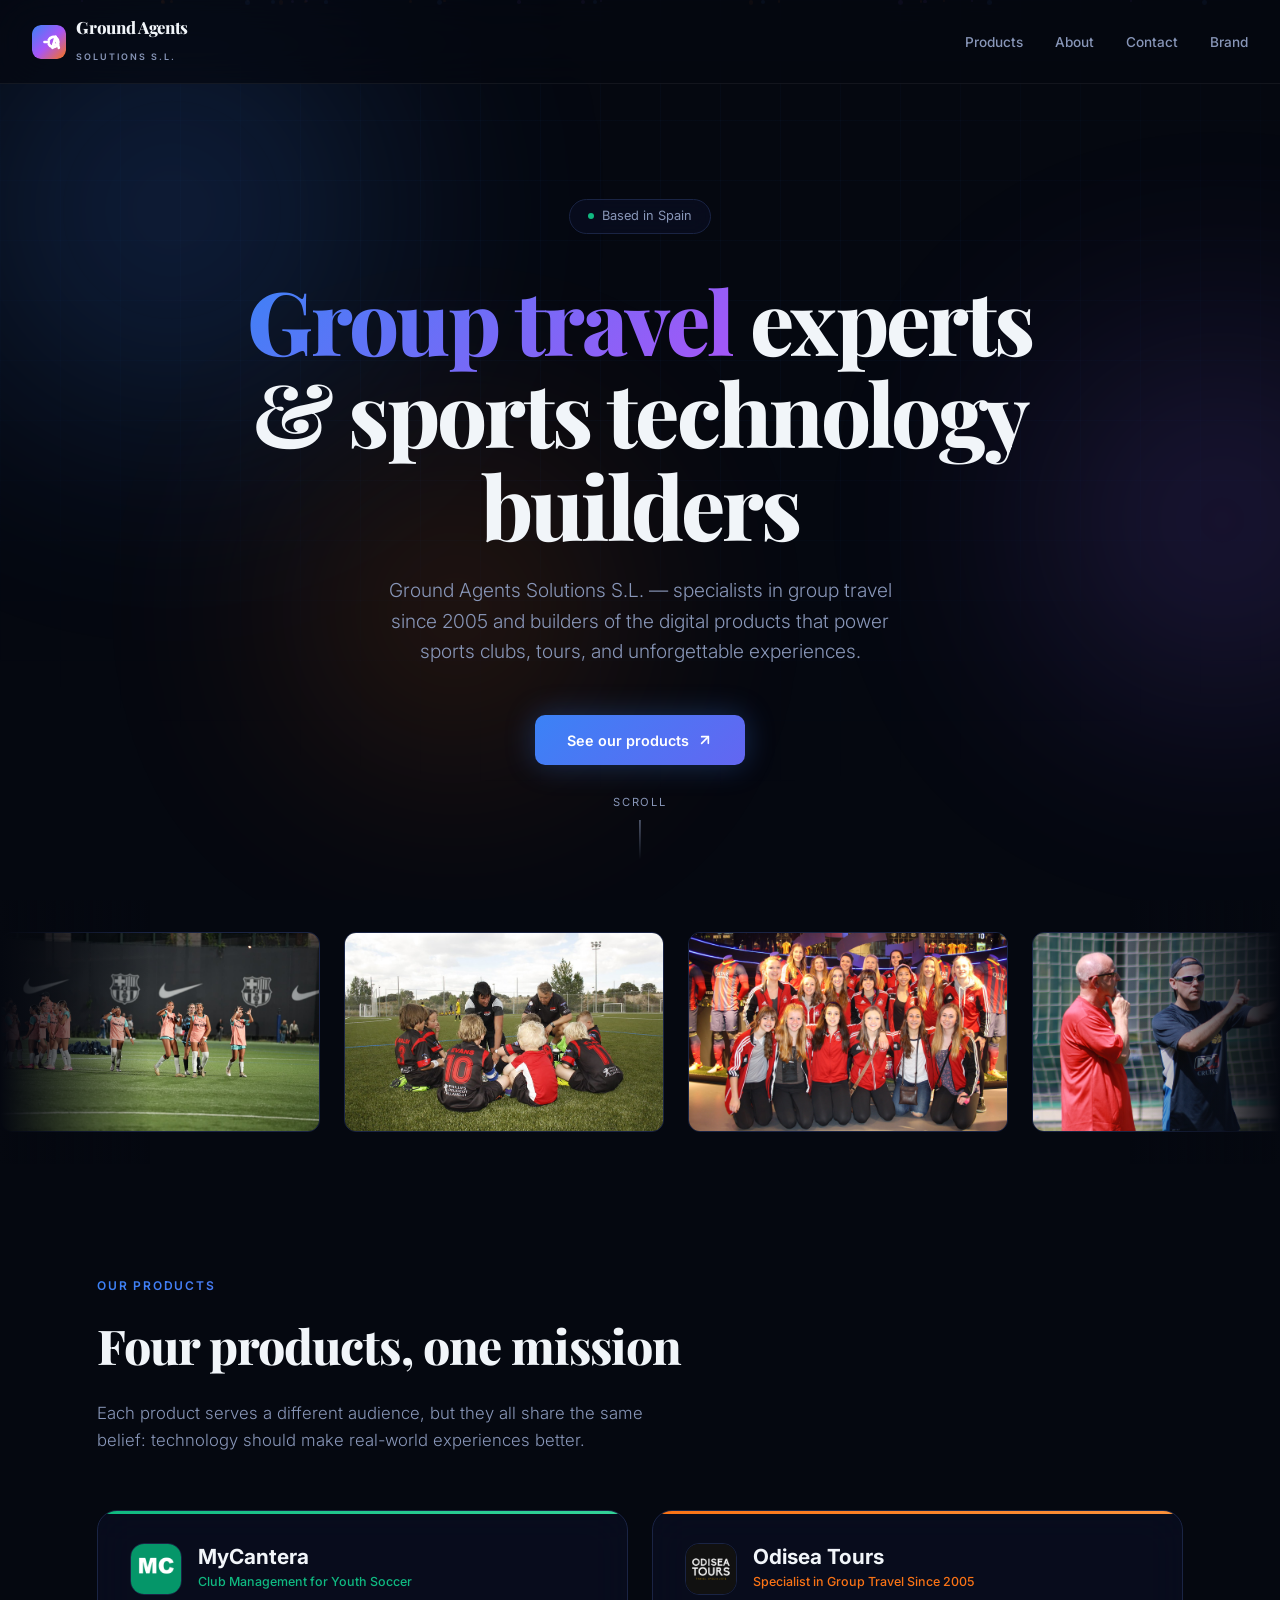
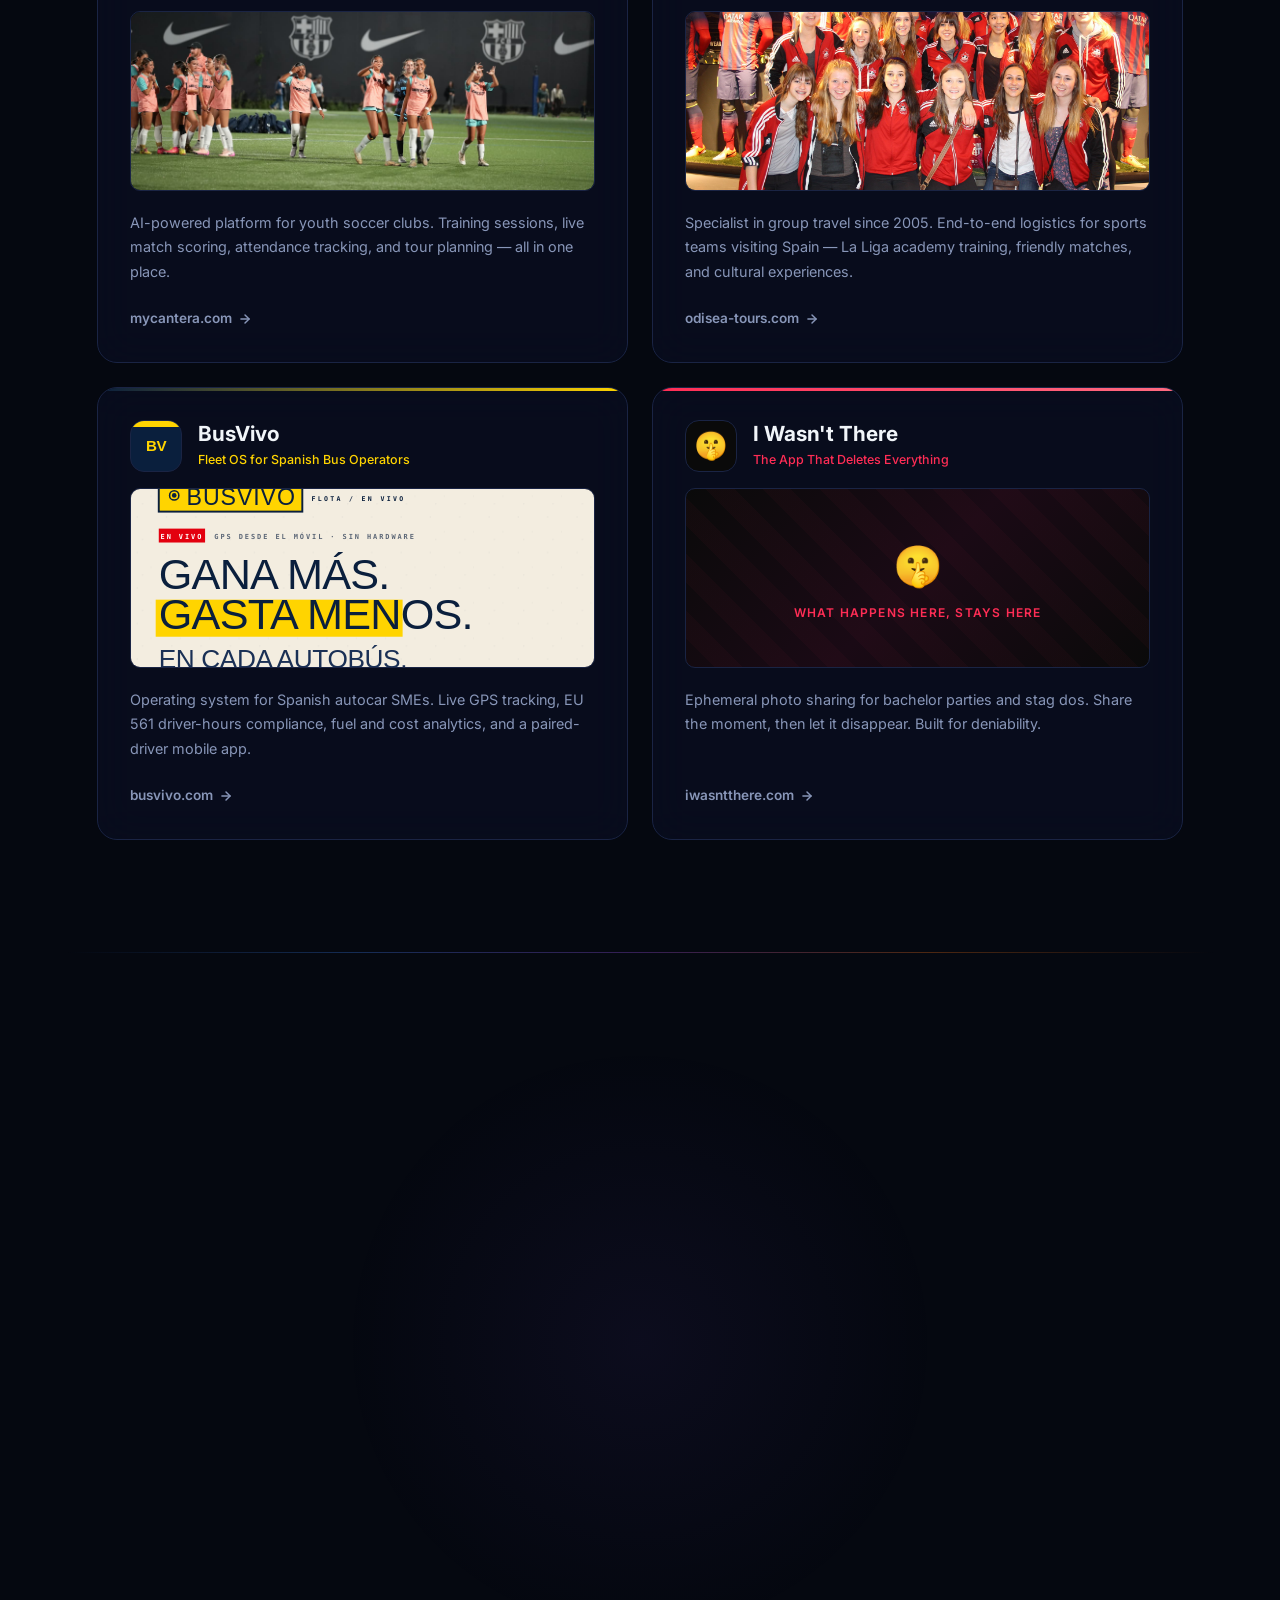
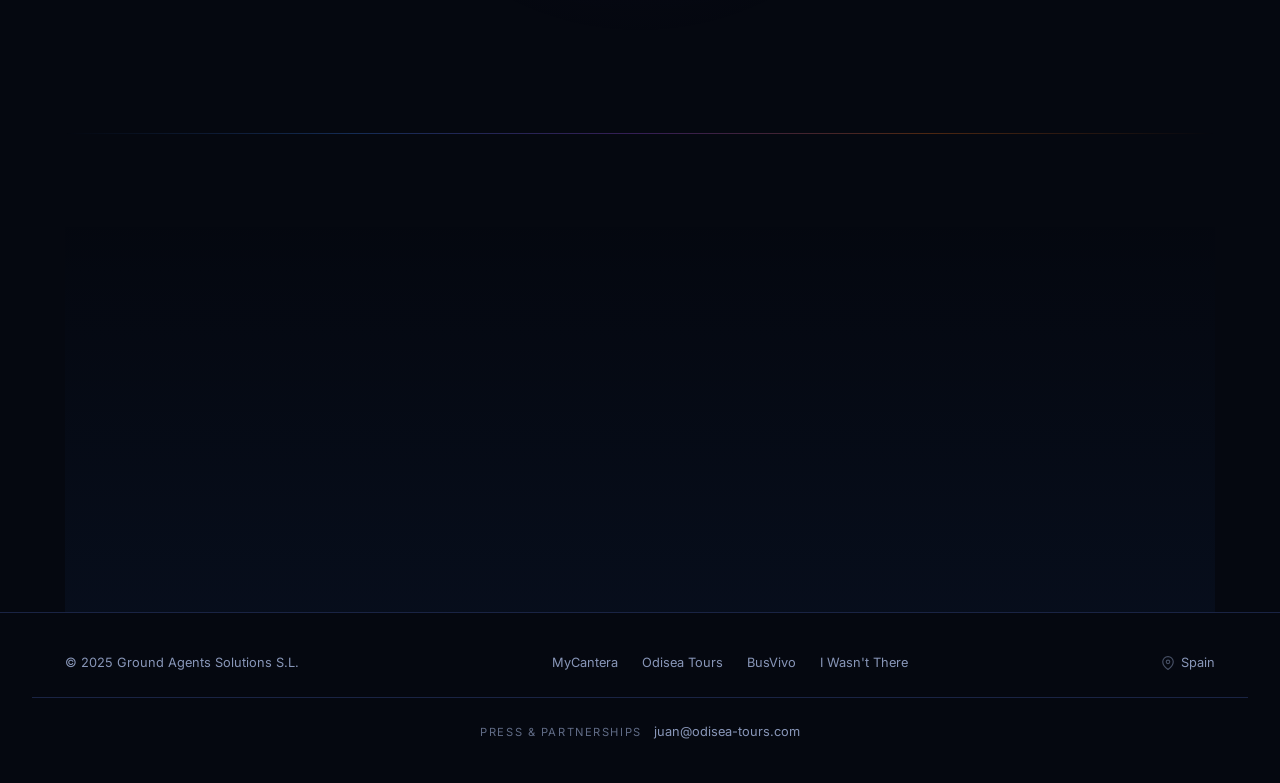
==== commit 1399ebea: "Add GA logo system and brand guidelines page - New geometric GA monogram + light/dark wordmark locku" ====
--- a/index.html
+++ b/index.html
@@ -8,7 +8,7 @@
   <meta property="og:title" content="Ground Agents Solutions S.L.">
   <meta property="og:description" content="Group travel experts & sports technology builders. Based in Spain since 2005.">
   <meta property="og:type" content="website">
-  <link rel="icon" href="data:image/svg+xml,<svg xmlns='http://www.w3.org/2000/svg' viewBox='0 0 100 100'><text y='.9em' font-size='90'>G</text></svg>">
+  <link rel="icon" href="assets/ga-monogram.svg">
   <link rel="preconnect" href="https://fonts.googleapis.com">
   <link rel="preconnect" href="https://fonts.gstatic.com" crossorigin>
   <link href="https://fonts.googleapis.com/css2?family=Inter:wght@300;400;500;600;700;800&family=Playfair+Display:wght@600;700;800&display=swap" rel="stylesheet">
@@ -112,17 +112,33 @@
     }
 
     .nav-logo {
+      display: flex;
+      align-items: center;
+      gap: 0.65rem;
+      text-decoration: none;
+      color: inherit;
+    }
+
+    .nav-logo img {
+      width: 34px;
+      height: 34px;
+      border-radius: 9px;
+    }
+
+    .nav-logo .nav-wm {
       font-family: 'Playfair Display', serif;
-      font-size: 1.15rem;
+      font-size: 1.05rem;
       font-weight: 800;
       letter-spacing: -0.02em;
-    }
-
-    .nav-logo span {
-      background: linear-gradient(135deg, #3b82f6, #8b5cf6);
-      -webkit-background-clip: text;
-      -webkit-text-fill-color: transparent;
-      background-clip: text;
+      line-height: 1;
+    }
+
+    .nav-logo .nav-sub {
+      font-size: 0.56rem;
+      font-weight: 600;
+      letter-spacing: 0.22em;
+      color: var(--text-muted);
+      text-transform: uppercase;
     }
 
     .nav-links {
@@ -842,11 +858,18 @@
 
     <!-- NAV -->
     <nav>
-      <div class="nav-logo">Ground Agents<span>.</span></div>
+      <a class="nav-logo" href="#" aria-label="Ground Agents Solutions home">
+        <img src="assets/ga-monogram.svg" alt="Ground Agents Solutions">
+        <span>
+          <span class="nav-wm">Ground Agents</span><br>
+          <span class="nav-sub">Solutions S.L.</span>
+        </span>
+      </a>
       <ul class="nav-links">
         <li><a href="#products">Products</a></li>
         <li><a href="#about">About</a></li>
         <li><a href="#contact">Contact</a></li>
+        <li><a href="brand.html">Brand</a></li>
       </ul>
     </nav>
 
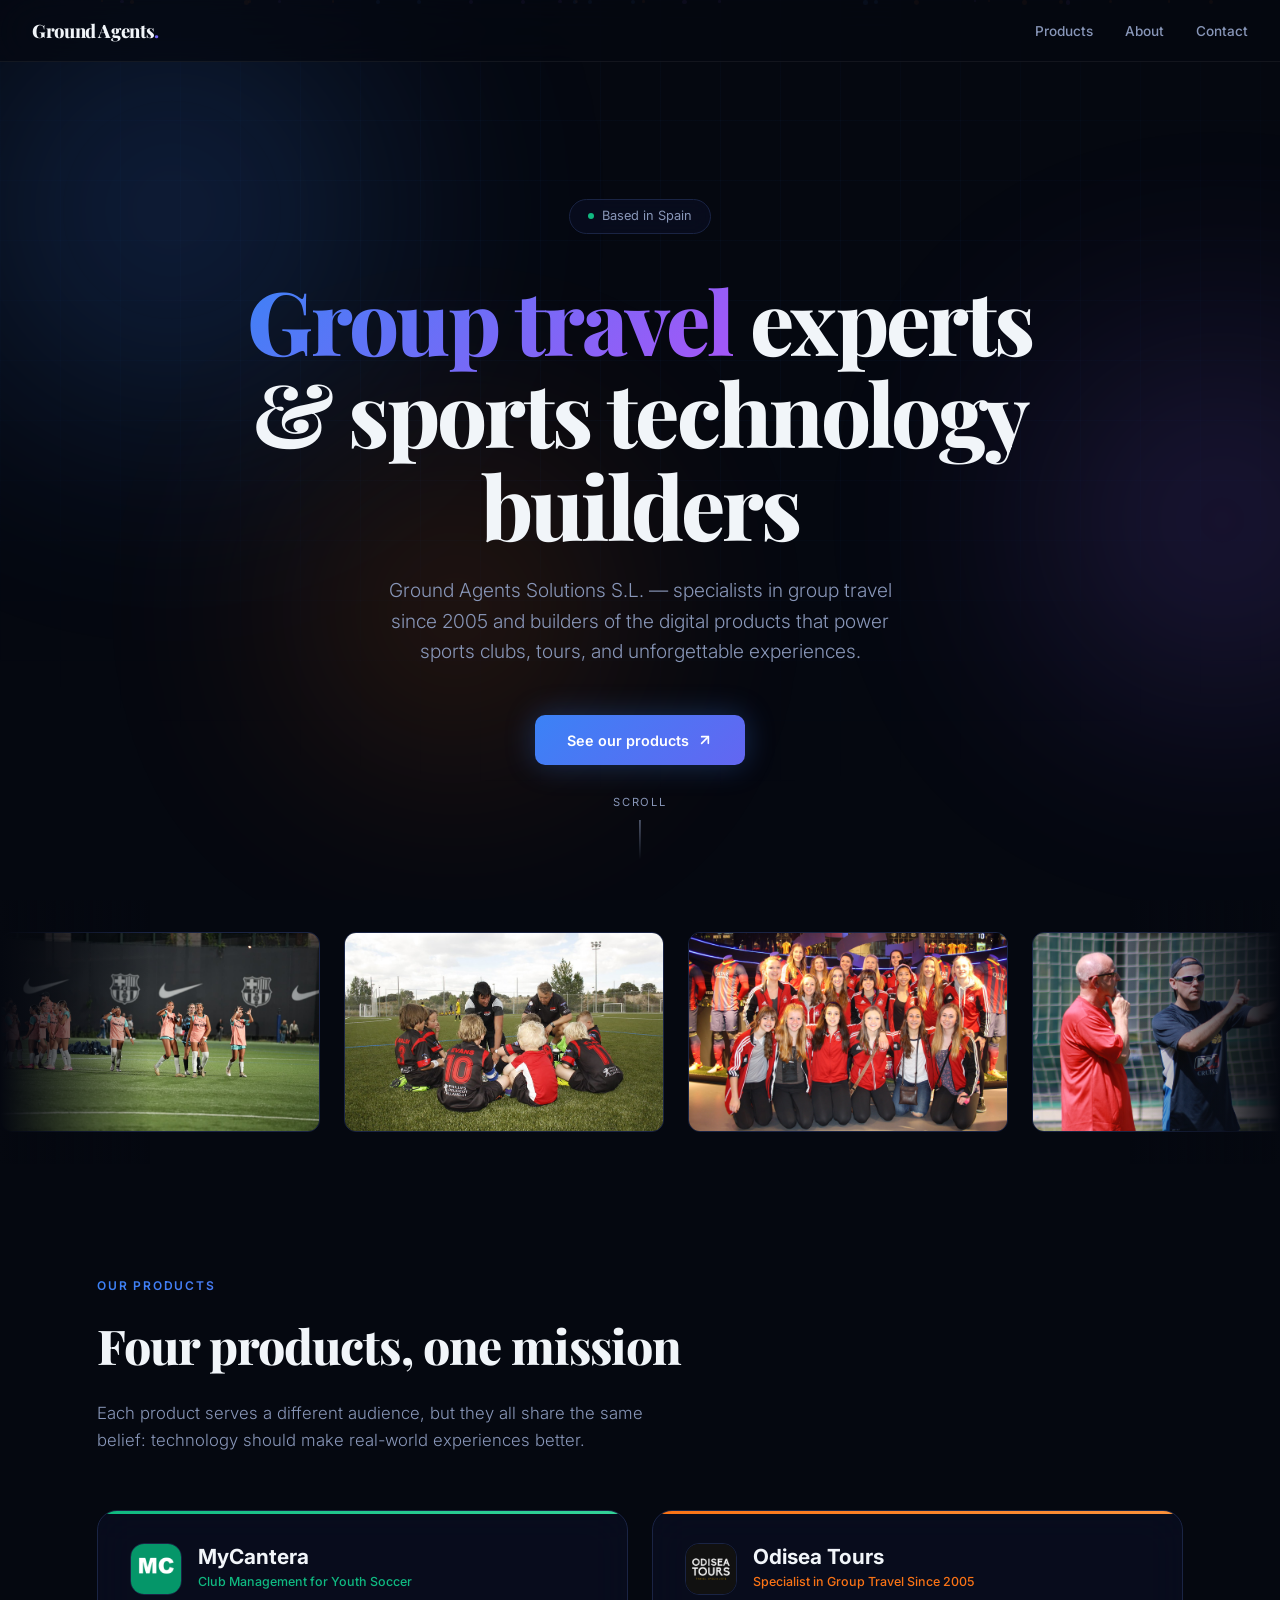
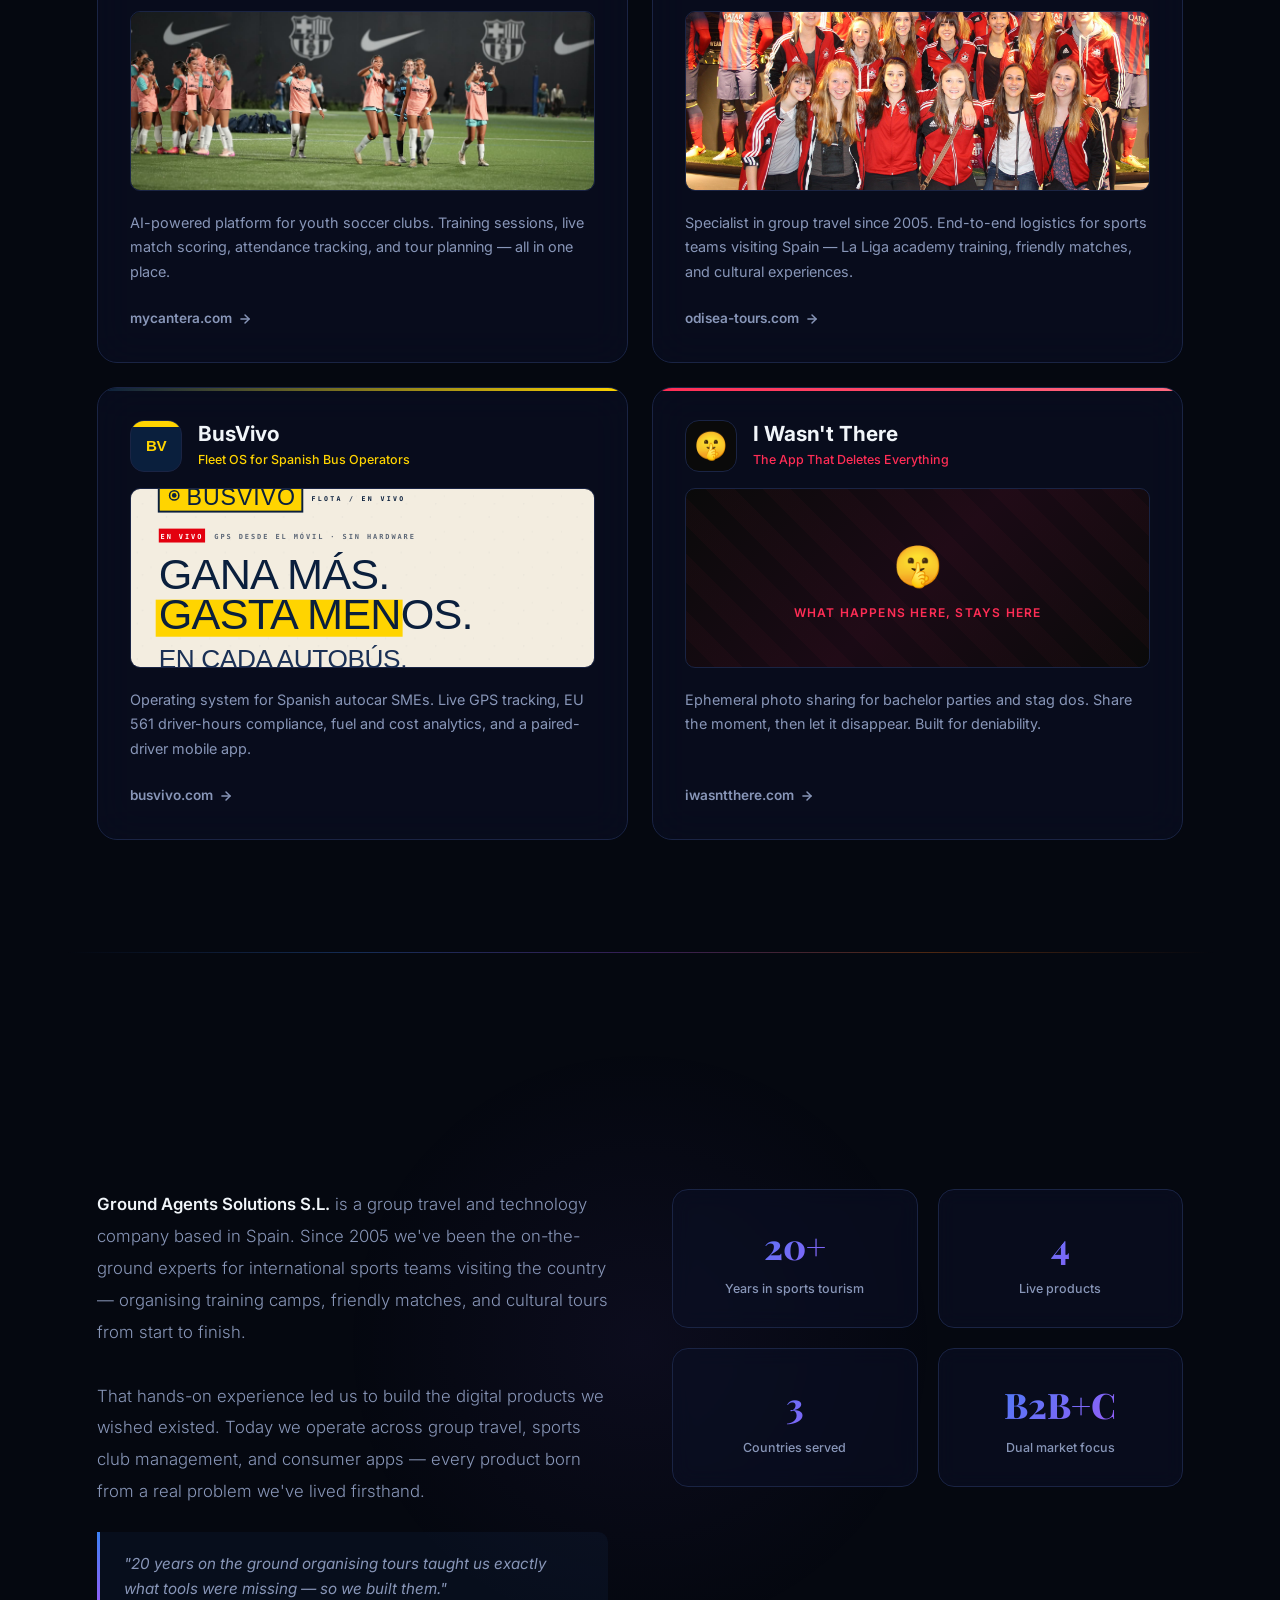
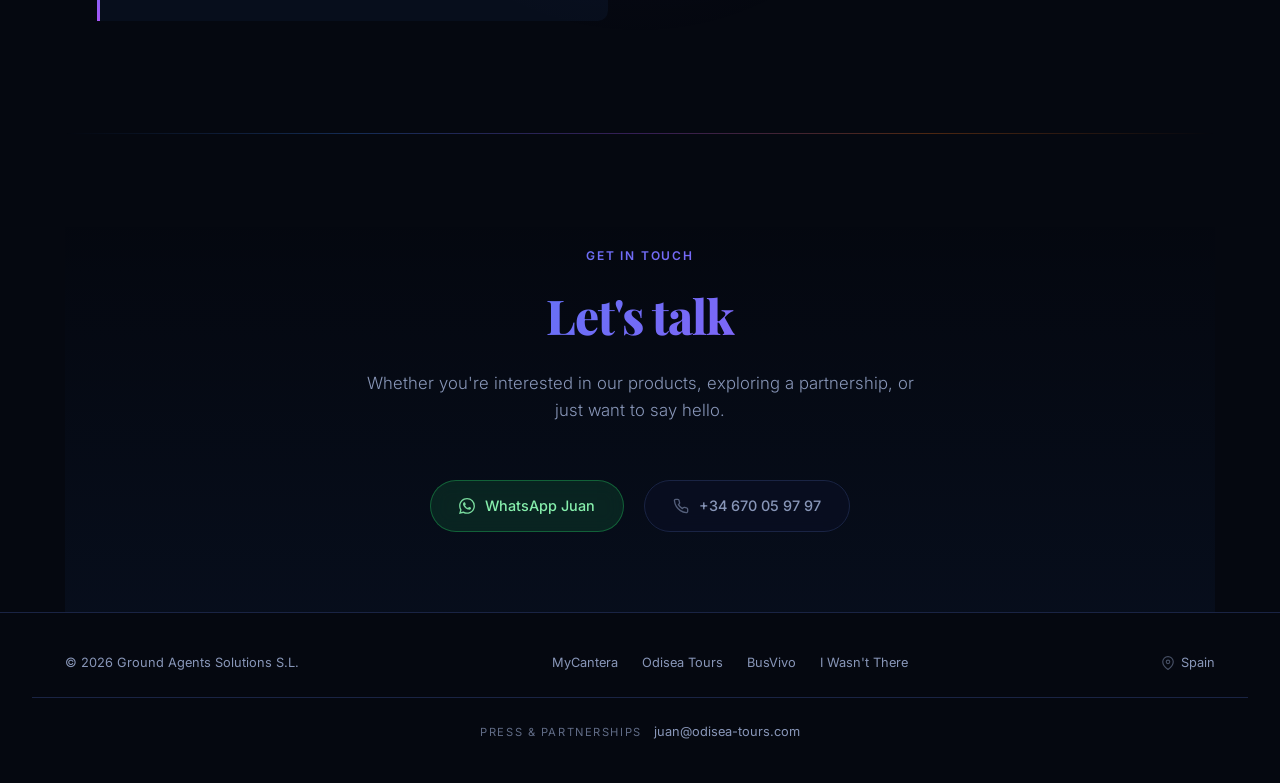
==== commit 977db1dd: "Revert GA logo system and brand page; bump footer to 2026" ====
--- a/index.html
+++ b/index.html
@@ -8,7 +8,7 @@
   <meta property="og:title" content="Ground Agents Solutions S.L.">
   <meta property="og:description" content="Group travel experts & sports technology builders. Based in Spain since 2005.">
   <meta property="og:type" content="website">
-  <link rel="icon" href="assets/ga-monogram.svg">
+  <link rel="icon" href="data:image/svg+xml,<svg xmlns='http://www.w3.org/2000/svg' viewBox='0 0 100 100'><text y='.9em' font-size='90'>G</text></svg>">
   <link rel="preconnect" href="https://fonts.googleapis.com">
   <link rel="preconnect" href="https://fonts.gstatic.com" crossorigin>
   <link href="https://fonts.googleapis.com/css2?family=Inter:wght@300;400;500;600;700;800&family=Playfair+Display:wght@600;700;800&display=swap" rel="stylesheet">
@@ -112,33 +112,17 @@
     }
 
     .nav-logo {
-      display: flex;
-      align-items: center;
-      gap: 0.65rem;
-      text-decoration: none;
-      color: inherit;
-    }
-
-    .nav-logo img {
-      width: 34px;
-      height: 34px;
-      border-radius: 9px;
-    }
-
-    .nav-logo .nav-wm {
       font-family: 'Playfair Display', serif;
-      font-size: 1.05rem;
+      font-size: 1.15rem;
       font-weight: 800;
       letter-spacing: -0.02em;
-      line-height: 1;
-    }
-
-    .nav-logo .nav-sub {
-      font-size: 0.56rem;
-      font-weight: 600;
-      letter-spacing: 0.22em;
-      color: var(--text-muted);
-      text-transform: uppercase;
+    }
+
+    .nav-logo span {
+      background: linear-gradient(135deg, #3b82f6, #8b5cf6);
+      -webkit-background-clip: text;
+      -webkit-text-fill-color: transparent;
+      background-clip: text;
     }
 
     .nav-links {
@@ -858,18 +842,11 @@
 
     <!-- NAV -->
     <nav>
-      <a class="nav-logo" href="#" aria-label="Ground Agents Solutions home">
-        <img src="assets/ga-monogram.svg" alt="Ground Agents Solutions">
-        <span>
-          <span class="nav-wm">Ground Agents</span><br>
-          <span class="nav-sub">Solutions S.L.</span>
-        </span>
-      </a>
+      <div class="nav-logo">Ground Agents<span>.</span></div>
       <ul class="nav-links">
         <li><a href="#products">Products</a></li>
         <li><a href="#about">About</a></li>
         <li><a href="#contact">Contact</a></li>
-        <li><a href="brand.html">Brand</a></li>
       </ul>
     </nav>
 
@@ -1059,7 +1036,7 @@
     <!-- FOOTER -->
     <footer>
       <div class="footer-inner">
-        <div class="footer-legal">&copy; 2025 Ground Agents Solutions S.L.</div>
+        <div class="footer-legal">&copy; 2026 Ground Agents Solutions S.L.</div>
         <div class="footer-products">
           <a href="https://mycantera.com" target="_blank">MyCantera</a>
           <a href="https://odisea-tours.com" target="_blank">Odisea Tours</a>
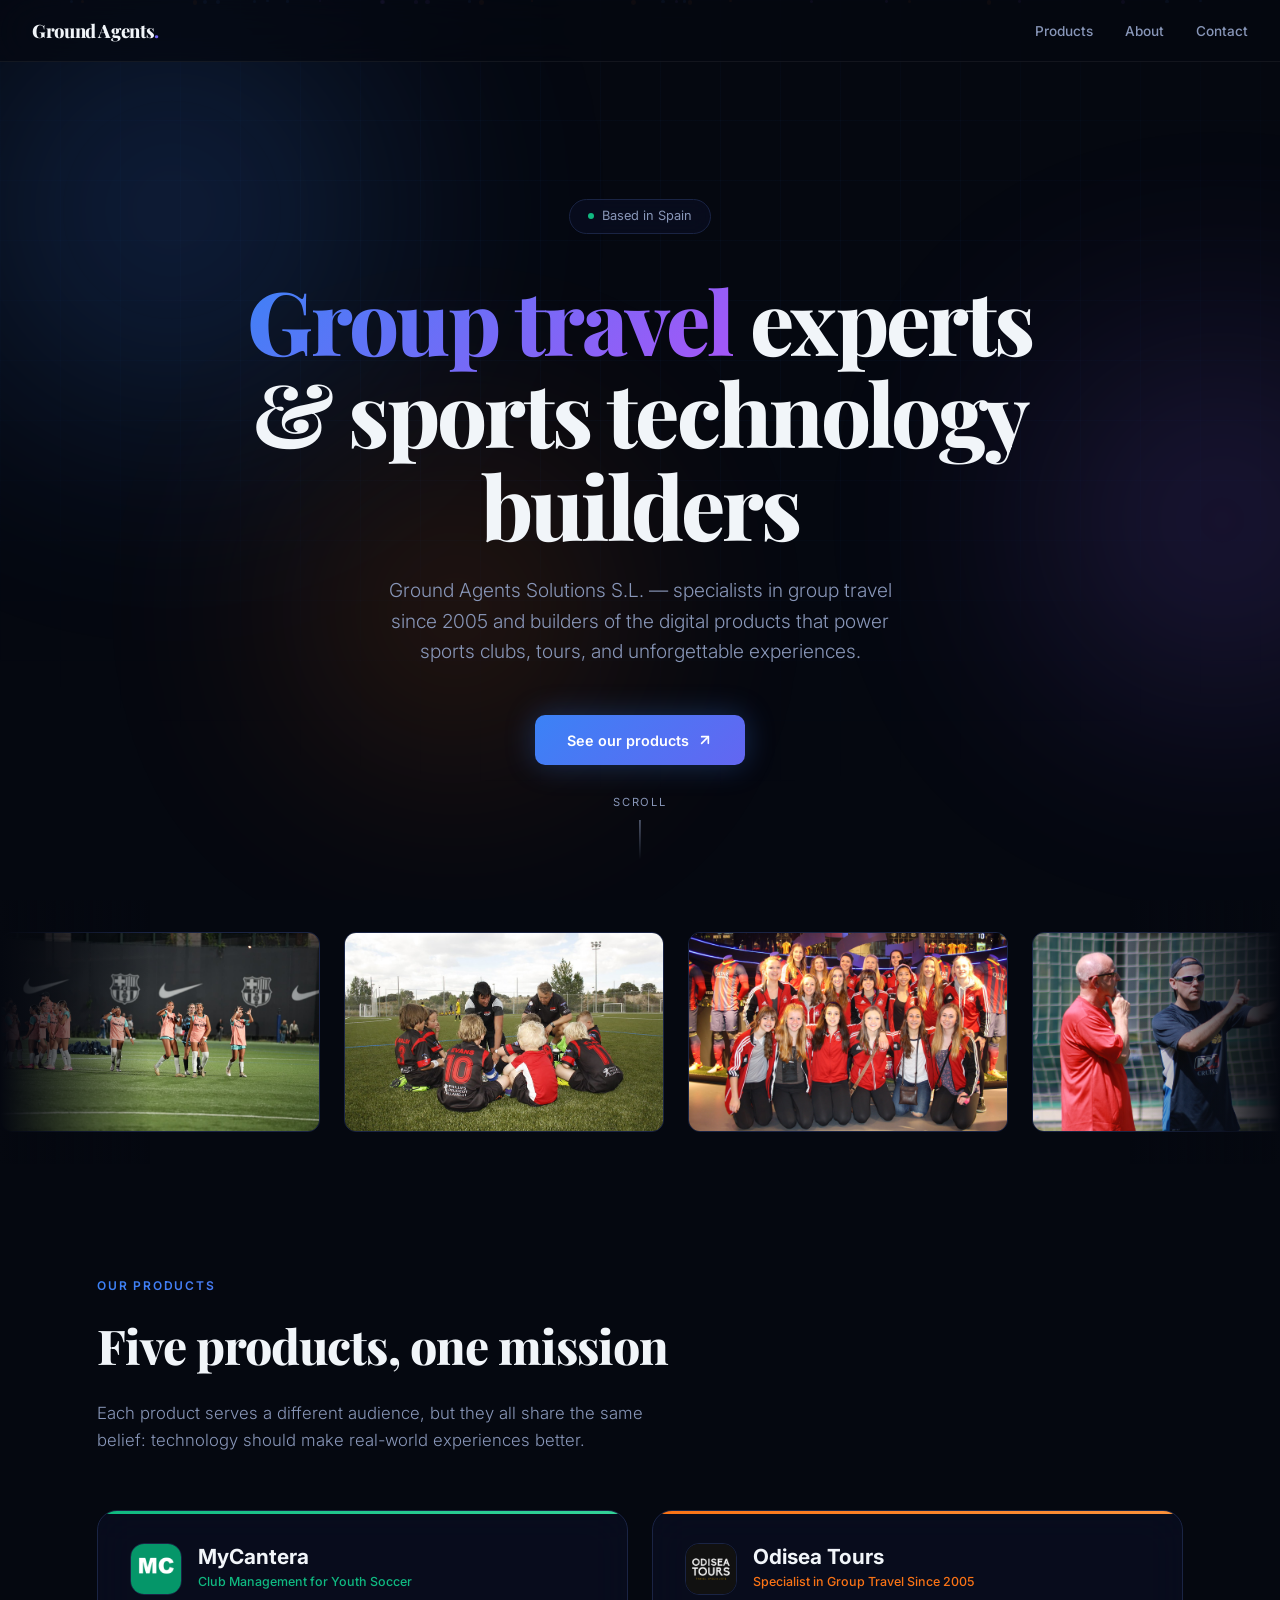
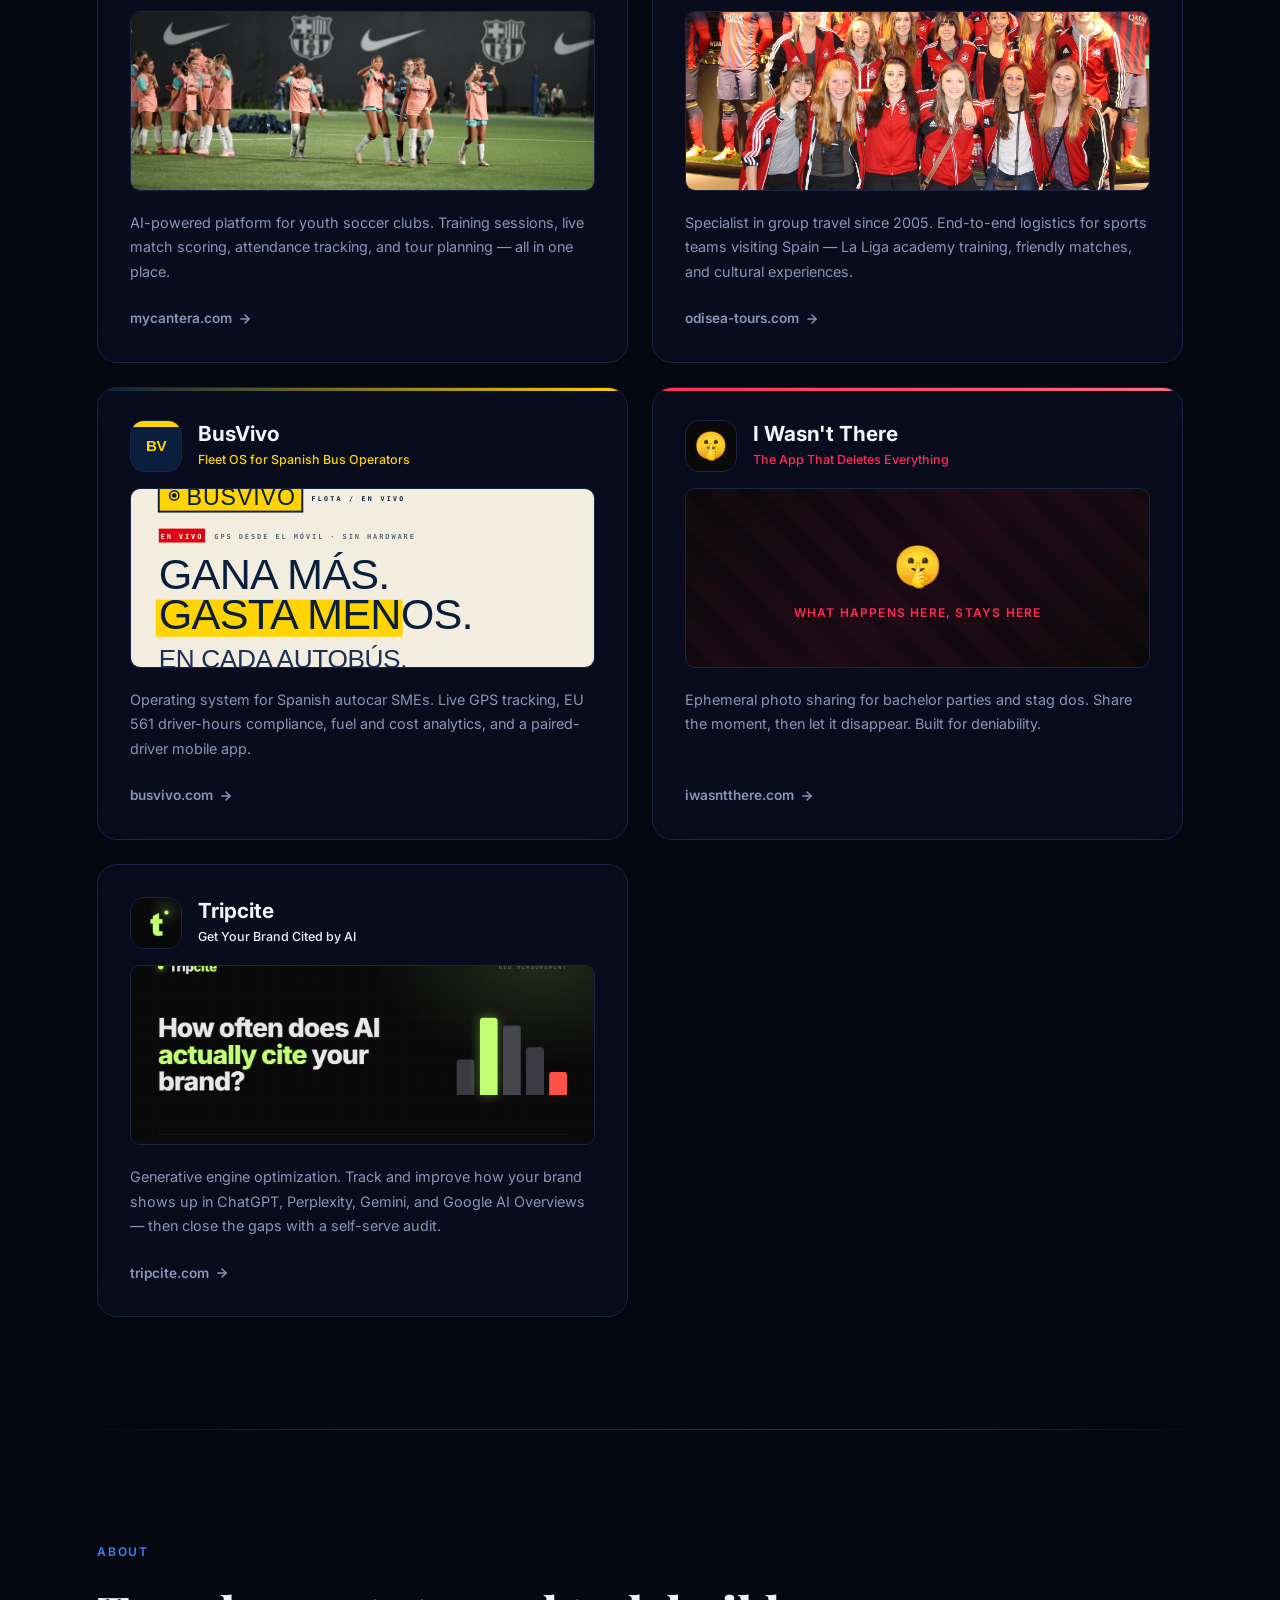
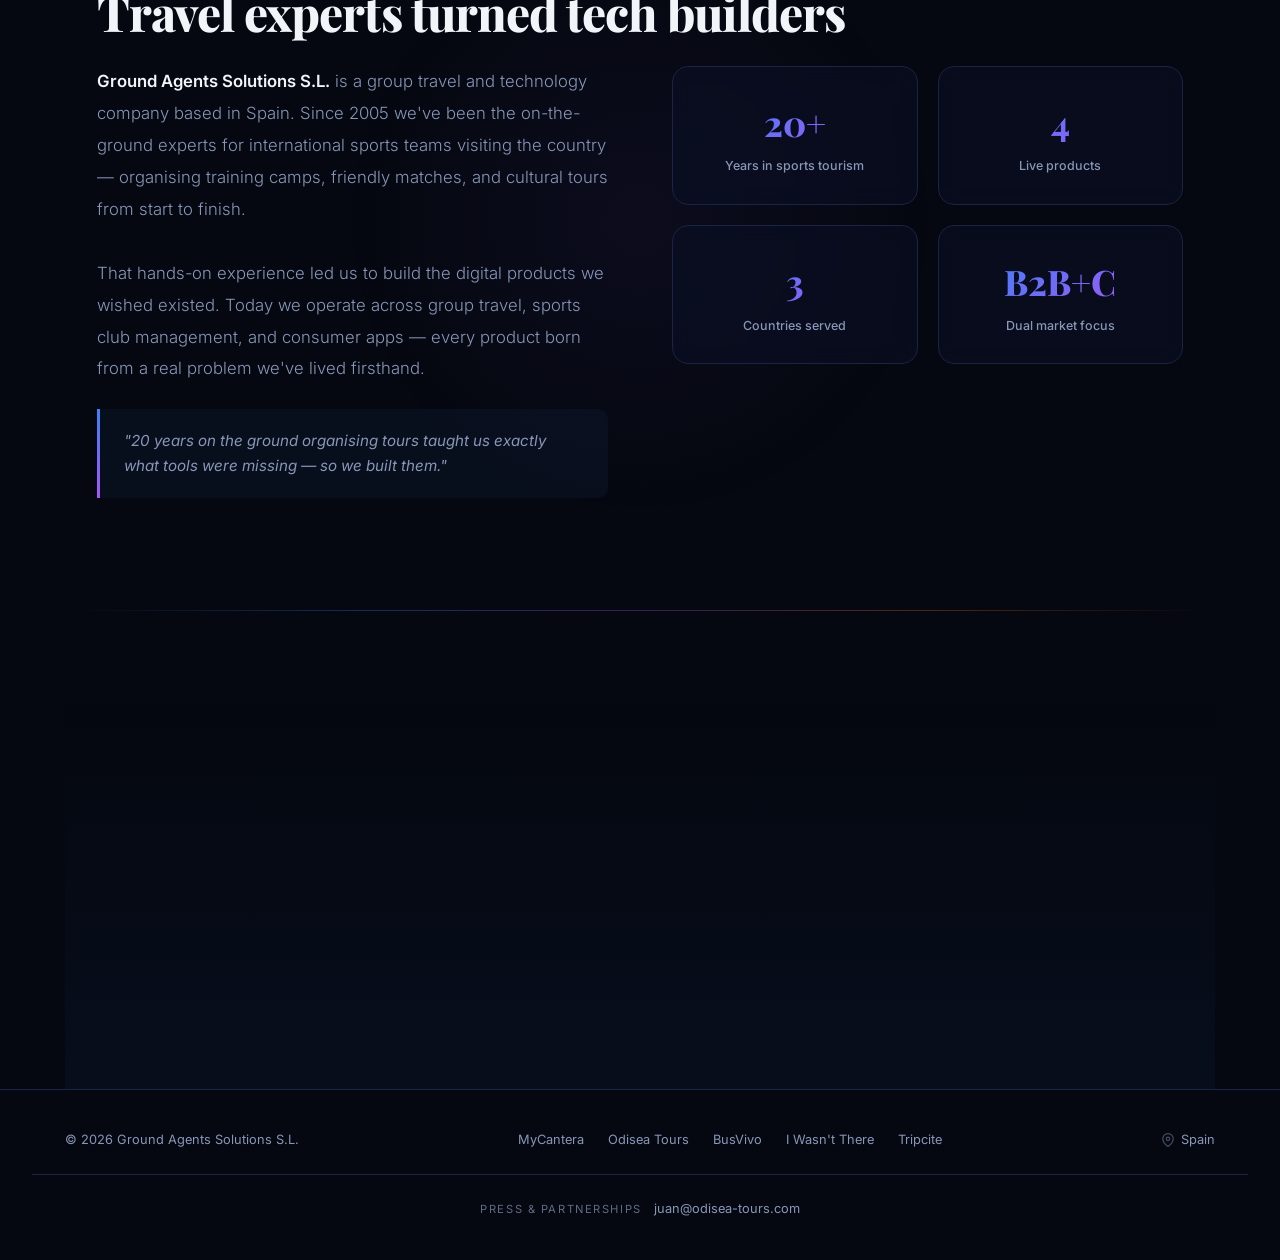
==== commit d731fe7d: "Add Tripcite to products (card, footer, JSON-LD)" ====
--- a/index.html
+++ b/index.html
@@ -895,7 +895,7 @@
     <!-- PRODUCTS -->
     <section id="products">
       <p class="section-label fade-up">Our Products</p>
-      <h2 class="section-title fade-up">Four products, one mission</h2>
+      <h2 class="section-title fade-up">Five products, one mission</h2>
       <p class="section-desc fade-up">Each product serves a different audience, but they all share the same belief: technology should make real-world experiences better.</p>
 
       <div class="products-grid stagger">
@@ -970,6 +970,22 @@
           </span>
         </a>
 
+        <a href="https://tripcite.com" target="_blank" rel="noopener" class="product-card tilt-card fade-up" data-product="tripcite">
+          <div class="product-header">
+            <img src="assets/tripcite-logo.png" alt="Tripcite" class="product-logo">
+            <div>
+              <div class="product-name">Tripcite</div>
+              <div class="product-tagline">Get Your Brand Cited by AI</div>
+            </div>
+          </div>
+          <img src="assets/tripcite-card.png" alt="Tripcite — generative engine optimization platform" class="product-screenshot">
+          <p class="product-desc">Generative engine optimization. Track and improve how your brand shows up in ChatGPT, Perplexity, Gemini, and Google AI Overviews — then close the gaps with a self-serve audit.</p>
+          <span class="product-link">
+            tripcite.com
+            <svg viewBox="0 0 24 24" fill="none" stroke="currentColor" stroke-width="2.5" stroke-linecap="round" stroke-linejoin="round"><path d="M5 12h14"/><path d="M12 5l7 7-7 7"/></svg>
+          </span>
+        </a>
+
       </div>
     </section>
 
@@ -1042,6 +1058,7 @@
           <a href="https://odisea-tours.com" target="_blank">Odisea Tours</a>
           <a href="https://busvivo.com" target="_blank">BusVivo</a>
           <a href="https://iwasntthere.com" target="_blank">I Wasn't There</a>
+          <a href="https://tripcite.com" target="_blank">Tripcite</a>
         </div>
         <div class="footer-location">
           <svg viewBox="0 0 24 24" fill="none" stroke="currentColor" stroke-width="2" stroke-linecap="round" stroke-linejoin="round"><path d="M21 10c0 7-9 13-9 13s-9-6-9-13a9 9 0 0118 0z"/><circle cx="12" cy="10" r="3"/></svg>
@@ -1131,6 +1148,7 @@
       { "@type": "WebApplication", "name": "MyCantera", "url": "https://mycantera.com" },
       { "@type": "WebApplication", "name": "BusVivo", "url": "https://busvivo.com" },
       { "@type": "WebApplication", "name": "I Wasn't There", "url": "https://iwasntthere.com" },
+      { "@type": "WebApplication", "name": "Tripcite", "url": "https://tripcite.com" },
       { "@type": "WebSite", "name": "Odisea Tours", "url": "https://odisea-tours.com" }
     ]
   }
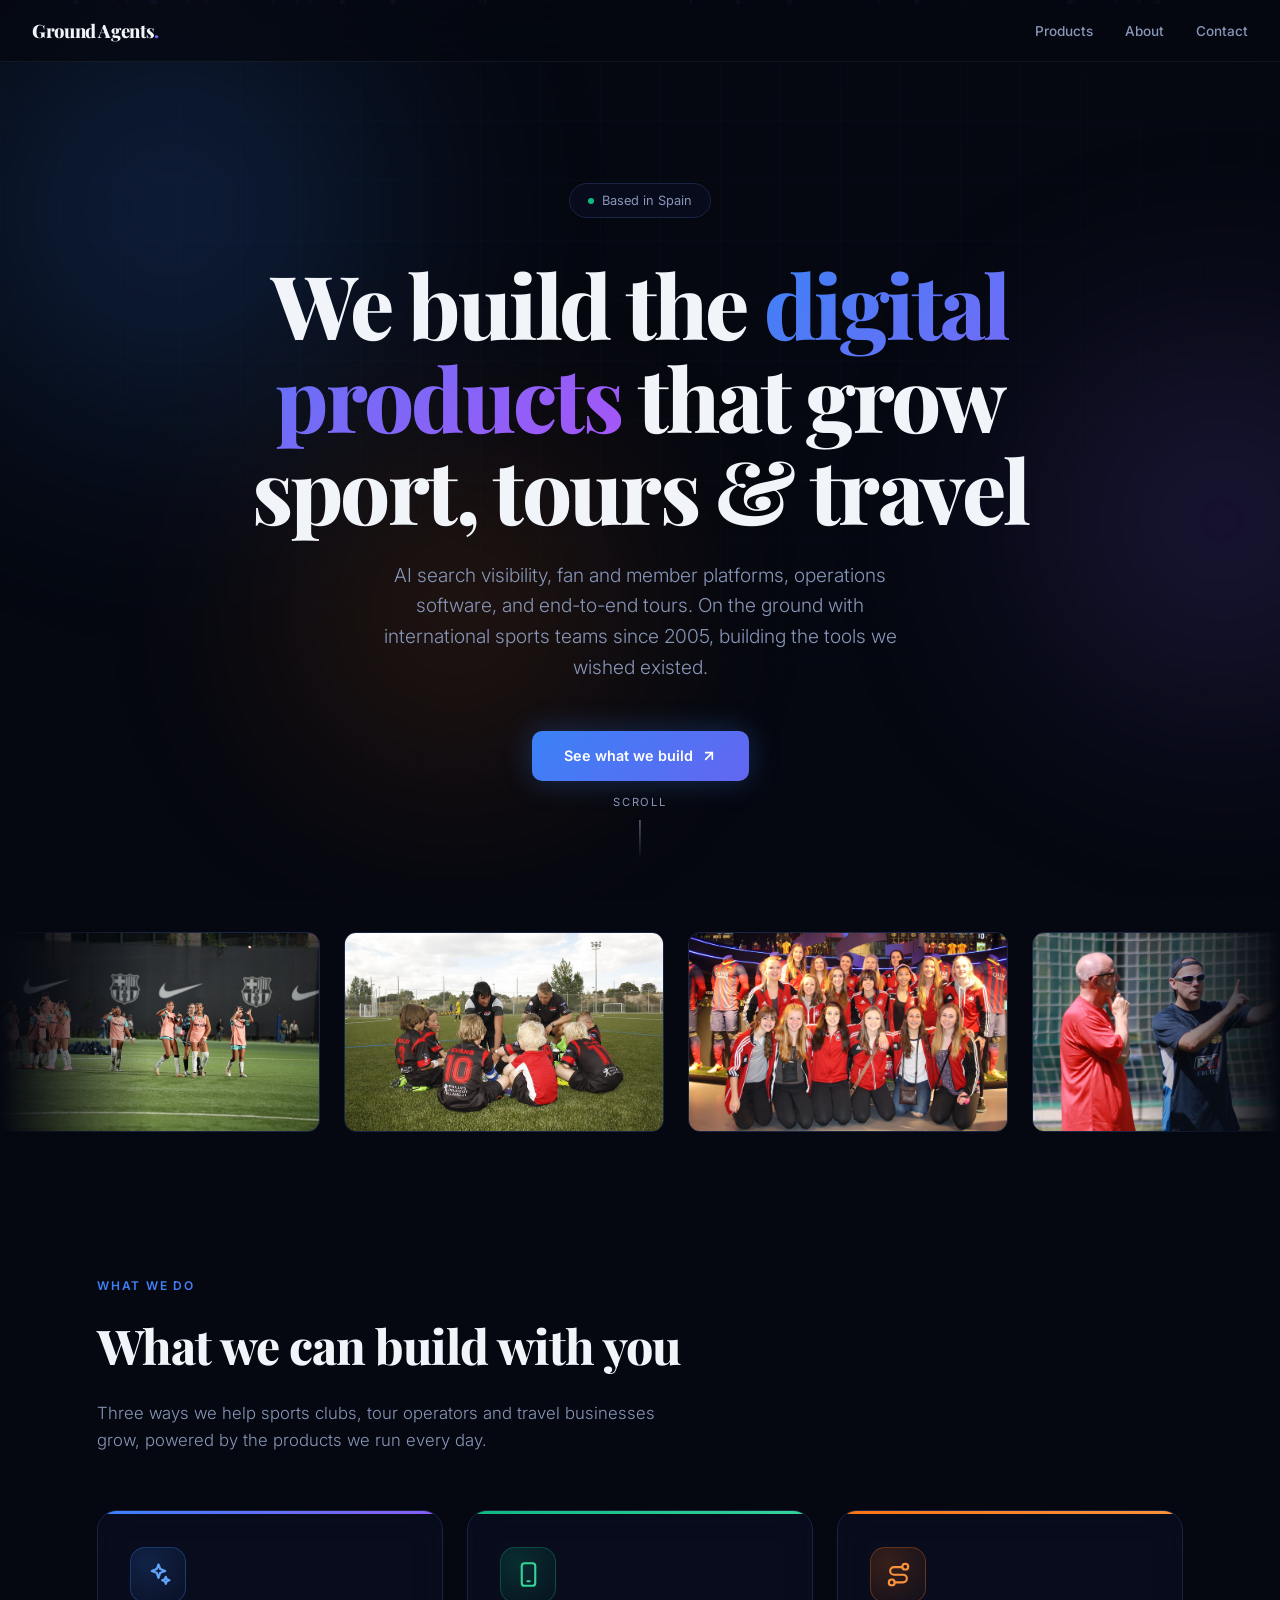
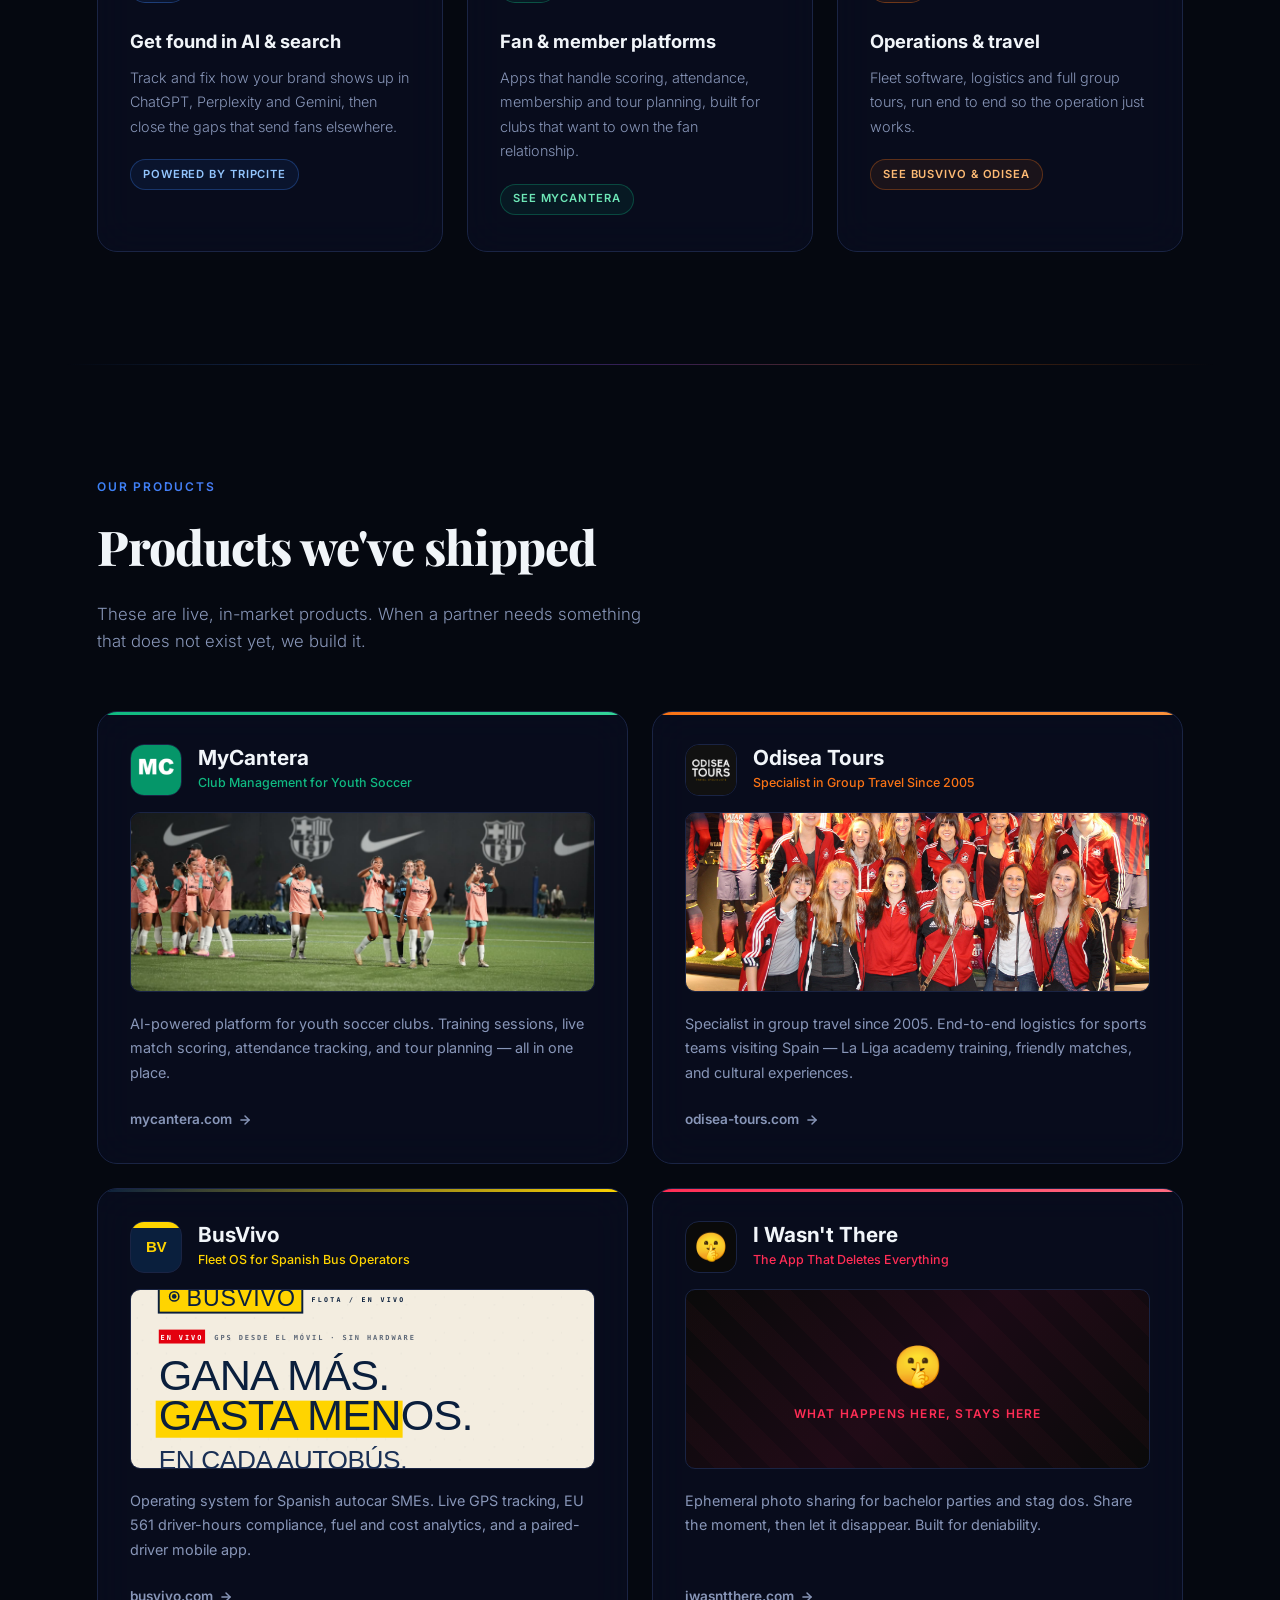
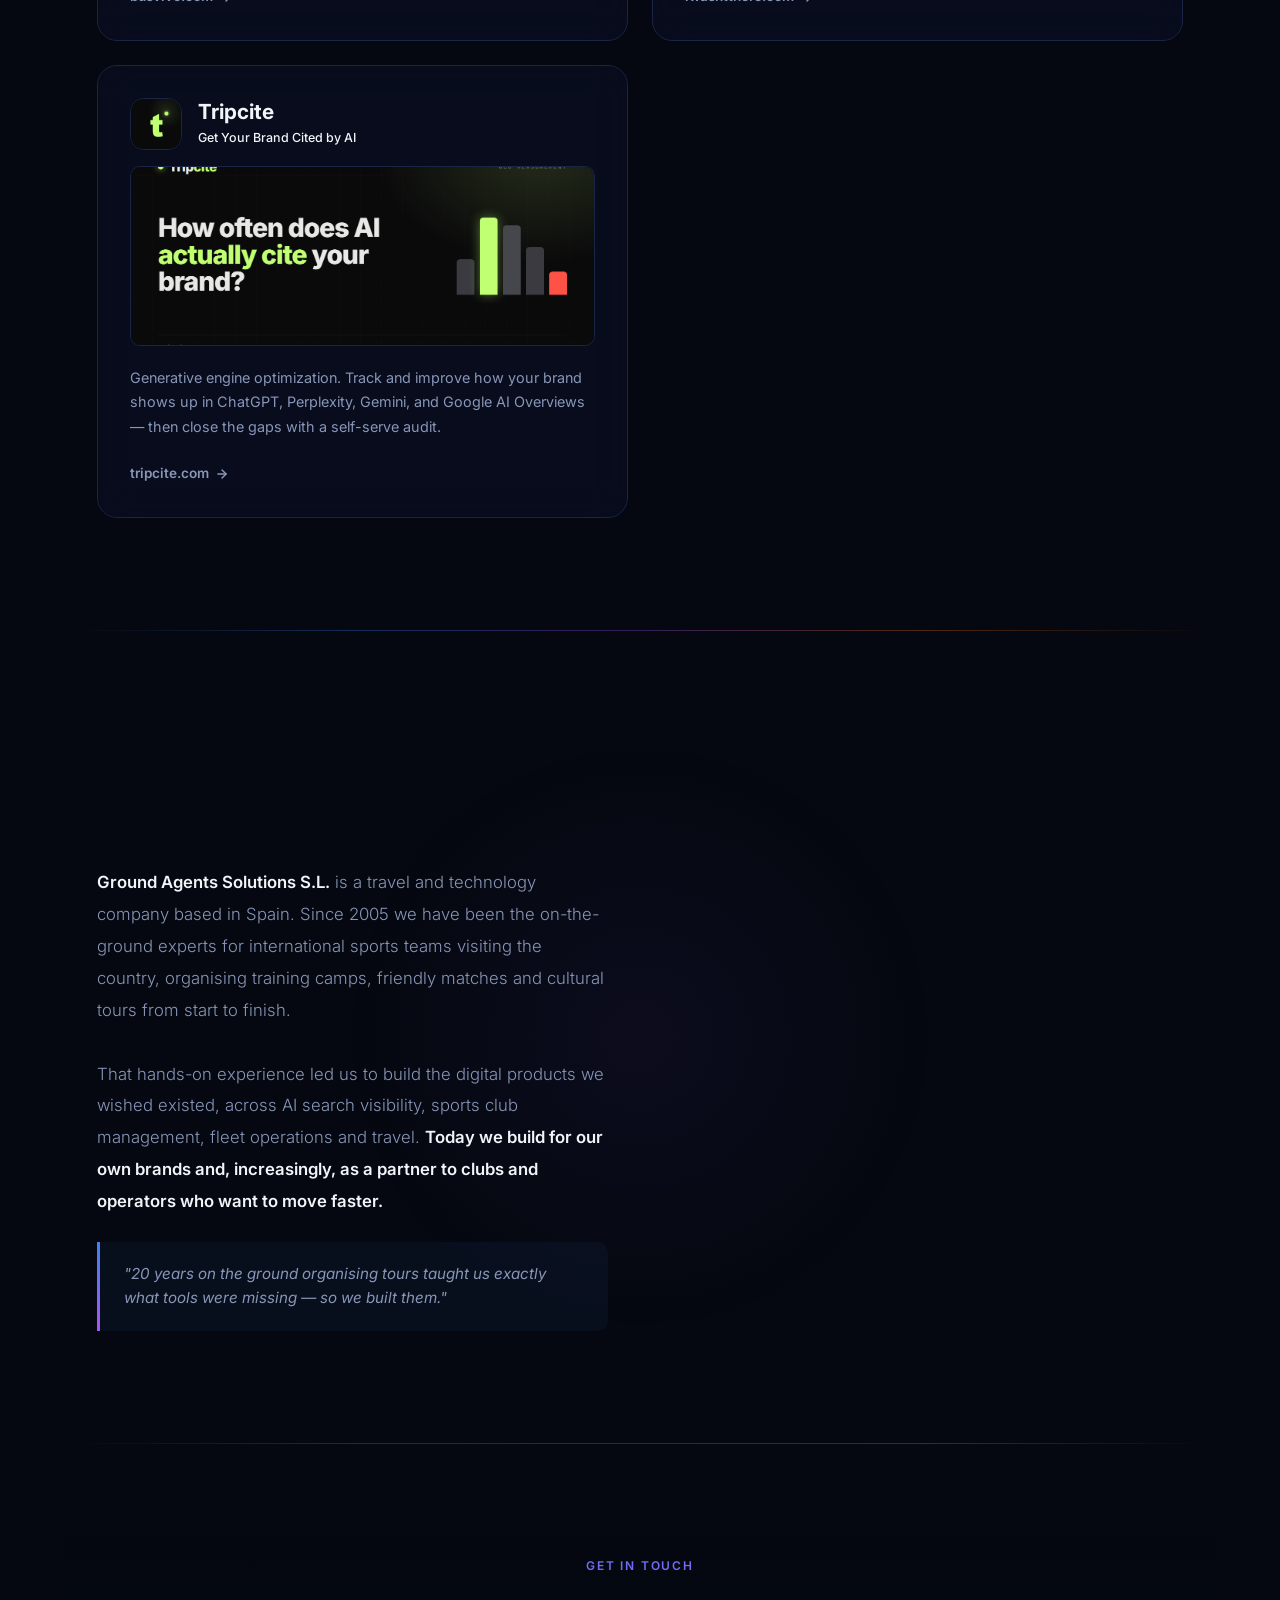
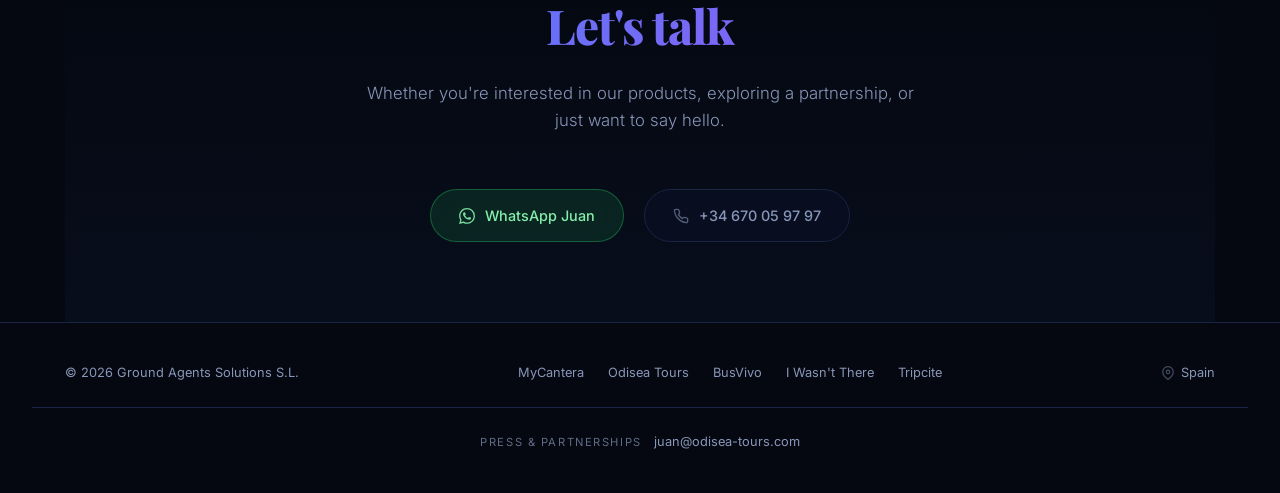
==== commit 22d3a0d0: "Reposition homepage: builder-first hero + capabilities section Lead with 'we build digital products " ====
--- a/index.html
+++ b/index.html
@@ -3,10 +3,10 @@
 <head>
   <meta charset="UTF-8">
   <meta name="viewport" content="width=device-width, initial-scale=1.0">
-  <title>Ground Agents Solutions S.L. — Sports & Travel Technology</title>
-  <meta name="description" content="Ground Agents Solutions S.L. — Group travel specialists and sports technology builders. Based in Spain since 2005.">
+  <title>Ground Agents Solutions S.L. — We Build Digital Products for Sport & Travel</title>
+  <meta name="description" content="We build the digital products that grow sports clubs, tour operators and travel businesses. AI search visibility, fan platforms, operations software and tours. On the ground since 2005.">
   <meta property="og:title" content="Ground Agents Solutions S.L.">
-  <meta property="og:description" content="Group travel experts & sports technology builders. Based in Spain since 2005.">
+  <meta property="og:description" content="Product builders for sport and travel. On the ground since 2005.">
   <meta property="og:type" content="website">
   <link rel="icon" href="data:image/svg+xml,<svg xmlns='http://www.w3.org/2000/svg' viewBox='0 0 100 100'><text y='.9em' font-size='90'>G</text></svg>">
   <link rel="preconnect" href="https://fonts.googleapis.com">
@@ -542,6 +542,105 @@
     .product-link svg { width: 14px; height: 14px; transition: transform 0.3s; }
     .product-card:hover .product-link svg { transform: translateX(4px); }
 
+    /* ── CAPABILITIES ── */
+    .cap-grid {
+      display: grid;
+      grid-template-columns: repeat(3, 1fr);
+      gap: 1.5rem;
+    }
+
+    .cap-card {
+      background: rgba(10, 16, 37, 0.6);
+      backdrop-filter: blur(20px);
+      border: 1px solid var(--border);
+      border-radius: 20px;
+      padding: 2.25rem 2rem;
+      transition: all 0.4s cubic-bezier(0.16, 1, 0.3, 1);
+      position: relative;
+      overflow: hidden;
+    }
+
+    .cap-card::before {
+      content: '';
+      position: absolute;
+      top: 0; left: 0; right: 0;
+      height: 3px;
+    }
+
+    .cap-card:nth-child(1)::before { background: linear-gradient(90deg, #3b82f6, #8b5cf6); }
+    .cap-card:nth-child(2)::before { background: linear-gradient(90deg, #10b981, #34d399); }
+    .cap-card:nth-child(3)::before { background: linear-gradient(90deg, #f97316, #fb923c); }
+
+    .cap-card:hover {
+      border-color: rgba(255,255,255,0.12);
+      transform: translateY(-6px);
+      box-shadow: 0 30px 80px rgba(0,0,0,0.4);
+    }
+
+    .cap-icon {
+      width: 56px;
+      height: 56px;
+      border-radius: 15px;
+      display: flex;
+      align-items: center;
+      justify-content: center;
+      margin-bottom: 1.5rem;
+      border: 1px solid var(--border);
+    }
+
+    .cap-icon svg {
+      width: 27px;
+      height: 27px;
+      stroke-width: 1.9;
+      fill: none;
+      stroke-linecap: round;
+      stroke-linejoin: round;
+    }
+
+    .cap-card:nth-child(1) .cap-icon {
+      background: radial-gradient(circle at 32% 28%, rgba(59,130,246,0.20), rgba(59,130,246,0.04));
+      border-color: rgba(59,130,246,0.32);
+      color: #60a5fa;
+    }
+    .cap-card:nth-child(2) .cap-icon {
+      background: radial-gradient(circle at 32% 28%, rgba(16,185,129,0.20), rgba(16,185,129,0.04));
+      border-color: rgba(16,185,129,0.32);
+      color: #34d399;
+    }
+    .cap-card:nth-child(3) .cap-icon {
+      background: radial-gradient(circle at 32% 28%, rgba(249,115,22,0.20), rgba(249,115,22,0.04));
+      border-color: rgba(249,115,22,0.32);
+      color: #fb923c;
+    }
+
+    .cap-card h3 {
+      font-size: 1.15rem;
+      font-weight: 700;
+      margin-bottom: 0.6rem;
+    }
+
+    .cap-card p {
+      font-size: 0.9rem;
+      color: var(--text-muted);
+      line-height: 1.7;
+      margin-bottom: 1.25rem;
+      font-weight: 300;
+    }
+
+    .cap-badge {
+      display: inline-block;
+      font-size: 0.7rem;
+      font-weight: 600;
+      text-transform: uppercase;
+      letter-spacing: 0.08em;
+      padding: 0.35rem 0.75rem;
+      border-radius: 100px;
+      border: 1px solid var(--border);
+    }
+    .cap-card:nth-child(1) .cap-badge { color: #93c5fd; border-color: rgba(59,130,246,0.3); background: rgba(59,130,246,0.08); }
+    .cap-card:nth-child(2) .cap-badge { color: #6ee7b7; border-color: rgba(16,185,129,0.3); background: rgba(16,185,129,0.08); }
+    .cap-card:nth-child(3) .cap-badge { color: #fdba74; border-color: rgba(249,115,22,0.3); background: rgba(249,115,22,0.08); }
+
     /* ── DIVIDER ── */
     .gradient-divider {
       height: 1px;
@@ -857,10 +956,10 @@
         <span class="dot"></span>
         Based in Spain
       </div>
-      <h1 class="fade-up"><span class="gradient">Group travel</span> experts & sports technology builders</h1>
-      <p class="hero-sub fade-up">Ground Agents Solutions S.L. — specialists in group travel since 2005 and builders of the digital products that power sports clubs, tours, and unforgettable experiences.</p>
-      <a href="#products" class="hero-cta fade-up">
-        See our products
+      <h1 class="fade-up">We build the <span class="gradient">digital products</span> that grow sport, tours & travel</h1>
+      <p class="hero-sub fade-up">AI search visibility, fan and member platforms, operations software, and end-to-end tours. On the ground with international sports teams since 2005, building the tools we wished existed.</p>
+      <a href="#capabilities" class="hero-cta fade-up">
+        See what we build
         <svg viewBox="0 0 24 24" fill="none" stroke="currentColor" stroke-width="2.5" stroke-linecap="round" stroke-linejoin="round"><path d="M7 17L17 7"/><path d="M7 7h10v10"/></svg>
       </a>
       <div class="scroll-hint">
@@ -892,11 +991,47 @@
       </div>
     </div>
 
+    <!-- CAPABILITIES -->
+    <section id="capabilities">
+      <p class="section-label fade-up">What we do</p>
+      <h2 class="section-title fade-up">What we can build with you</h2>
+      <p class="section-desc fade-up">Three ways we help sports clubs, tour operators and travel businesses grow, powered by the products we run every day.</p>
+
+      <div class="cap-grid stagger">
+        <div class="cap-card fade-up">
+          <div class="cap-icon">
+            <svg viewBox="0 0 24 24" stroke="currentColor"><path d="M12 3l1.6 4.2L18 8.8l-4.4 1.6L12 15l-1.6-4.6L6 8.8l4.4-1.6z"/><path d="M18.5 14l.9 2.3 2.3.9-2.3.9-.9 2.3-.9-2.3-2.3-.9 2.3-.9z"/></svg>
+          </div>
+          <h3>Get found in AI &amp; search</h3>
+          <p>Track and fix how your brand shows up in ChatGPT, Perplexity and Gemini, then close the gaps that send fans elsewhere.</p>
+          <span class="cap-badge">Powered by Tripcite</span>
+        </div>
+        <div class="cap-card fade-up">
+          <div class="cap-icon">
+            <svg viewBox="0 0 24 24" stroke="currentColor"><rect x="6" y="2" width="12" height="20" rx="2.5"/><path d="M11 18h2"/></svg>
+          </div>
+          <h3>Fan &amp; member platforms</h3>
+          <p>Apps that handle scoring, attendance, membership and tour planning, built for clubs that want to own the fan relationship.</p>
+          <span class="cap-badge">See MyCantera</span>
+        </div>
+        <div class="cap-card fade-up">
+          <div class="cap-icon">
+            <svg viewBox="0 0 24 24" stroke="currentColor"><circle cx="6" cy="19" r="2.6"/><circle cx="18" cy="5" r="2.6"/><path d="M8.6 19H16a3.4 3.4 0 0 0 0-6.8H8a3.4 3.4 0 0 1 0-6.8h7.4"/></svg>
+          </div>
+          <h3>Operations &amp; travel</h3>
+          <p>Fleet software, logistics and full group tours, run end to end so the operation just works.</p>
+          <span class="cap-badge">See BusVivo &amp; Odisea</span>
+        </div>
+      </div>
+    </section>
+
+    <div class="gradient-divider"></div>
+
     <!-- PRODUCTS -->
     <section id="products">
       <p class="section-label fade-up">Our Products</p>
-      <h2 class="section-title fade-up">Five products, one mission</h2>
-      <p class="section-desc fade-up">Each product serves a different audience, but they all share the same belief: technology should make real-world experiences better.</p>
+      <h2 class="section-title fade-up">Products we've shipped</h2>
+      <p class="section-desc fade-up">These are live, in-market products. When a partner needs something that does not exist yet, we build it.</p>
 
       <div class="products-grid stagger">
 
@@ -999,9 +1134,9 @@
       <div class="about-grid">
         <div class="fade-up">
           <div class="about-text">
-            <p><strong>Ground Agents Solutions S.L.</strong> is a group travel and technology company based in Spain. Since 2005 we've been the on-the-ground experts for international sports teams visiting the country — organising training camps, friendly matches, and cultural tours from start to finish.</p>
+            <p><strong>Ground Agents Solutions S.L.</strong> is a travel and technology company based in Spain. Since 2005 we have been the on-the-ground experts for international sports teams visiting the country, organising training camps, friendly matches and cultural tours from start to finish.</p>
             <br>
-            <p>That hands-on experience led us to build the digital products we wished existed. Today we operate across group travel, sports club management, and consumer apps — every product born from a real problem we've lived firsthand.</p>
+            <p>That hands-on experience led us to build the digital products we wished existed, across AI search visibility, sports club management, fleet operations and travel. <strong>Today we build for our own brands and, increasingly, as a partner to clubs and operators who want to move faster.</strong></p>
           </div>
           <div class="about-highlight">
             "20 years on the ground organising tours taught us exactly what tools were missing — so we built them."
@@ -1134,7 +1269,7 @@
     "@context": "https://schema.org",
     "@type": "Organization",
     "name": "Ground Agents Solutions S.L.",
-    "description": "Group travel specialists and sports technology builders based in Spain since 2005.",
+    "description": "We build the digital products that grow sports clubs, tour operators and travel businesses. AI search visibility, fan platforms, operations software and tours. Based in Spain since 2005.",
     "url": "https://groundagentssolutions.com",
     "foundingDate": "2005",
     "address": { "@type": "PostalAddress", "addressCountry": "ES" },
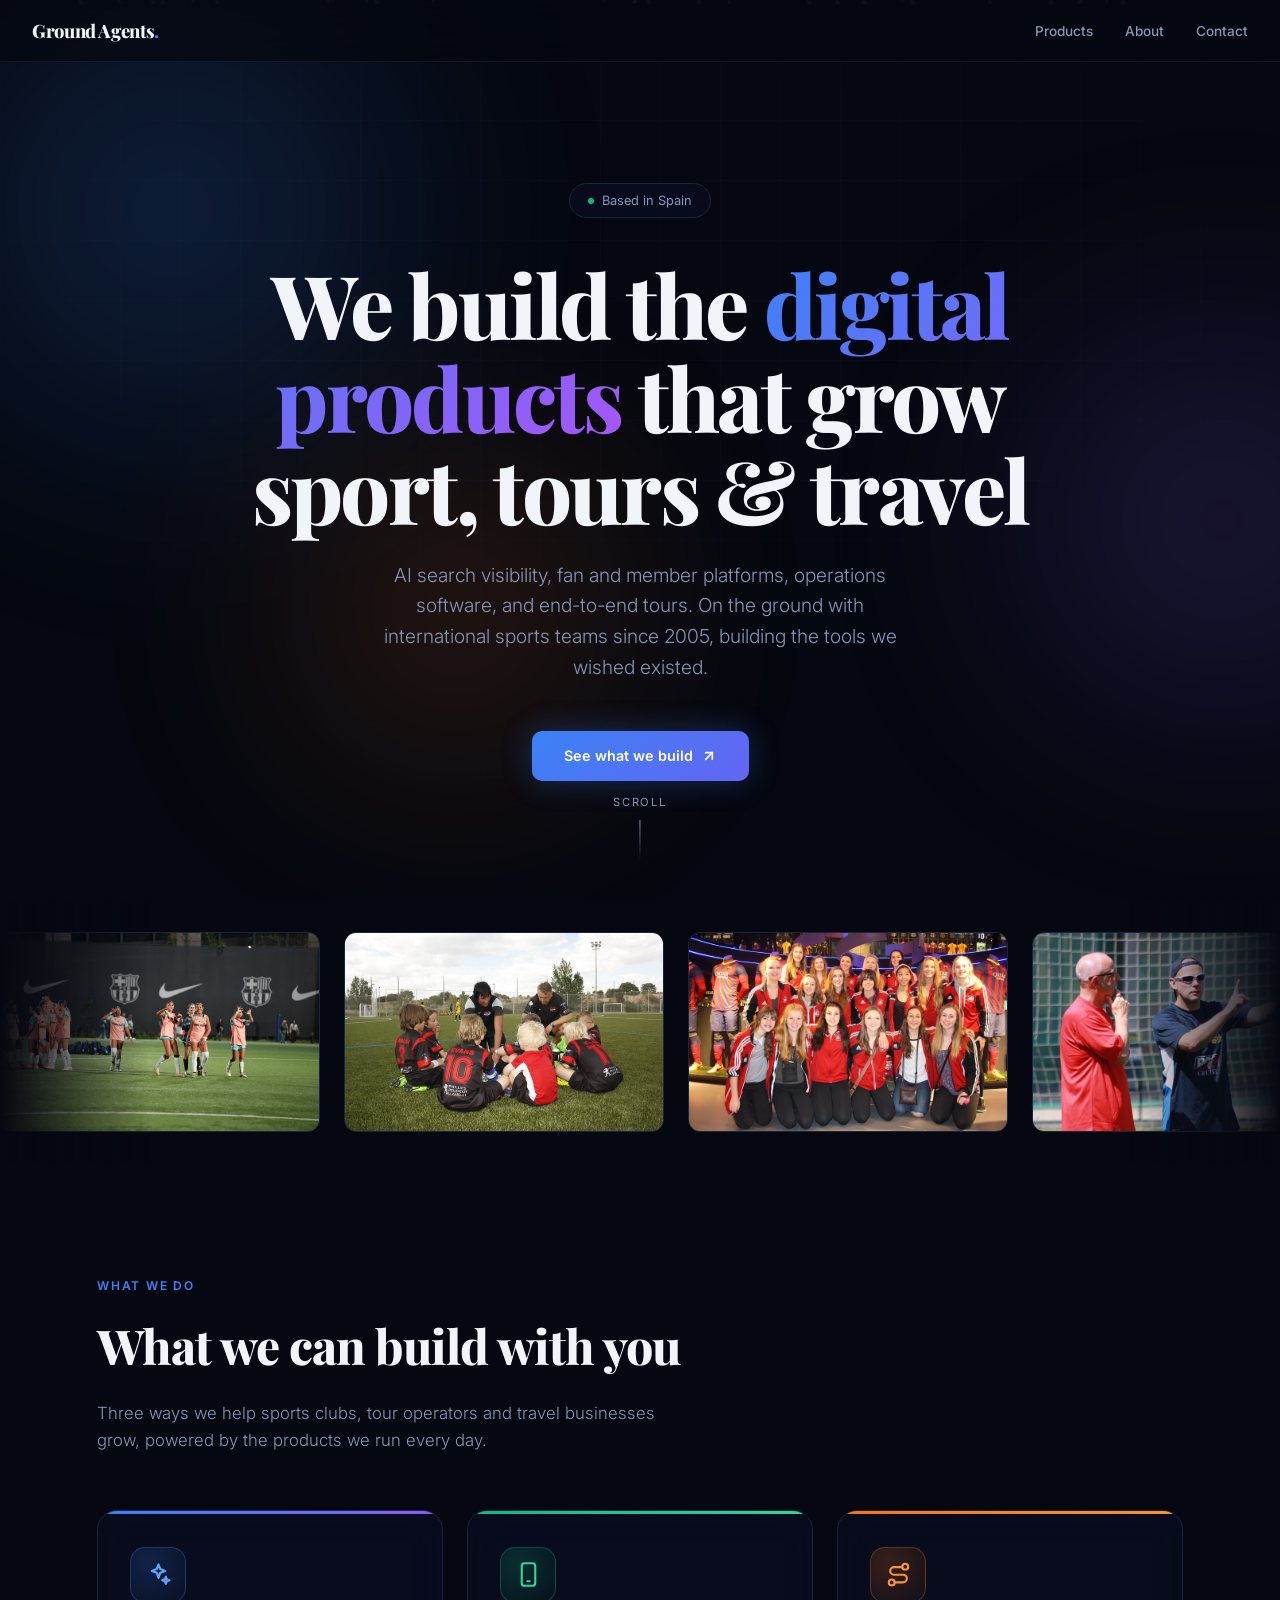
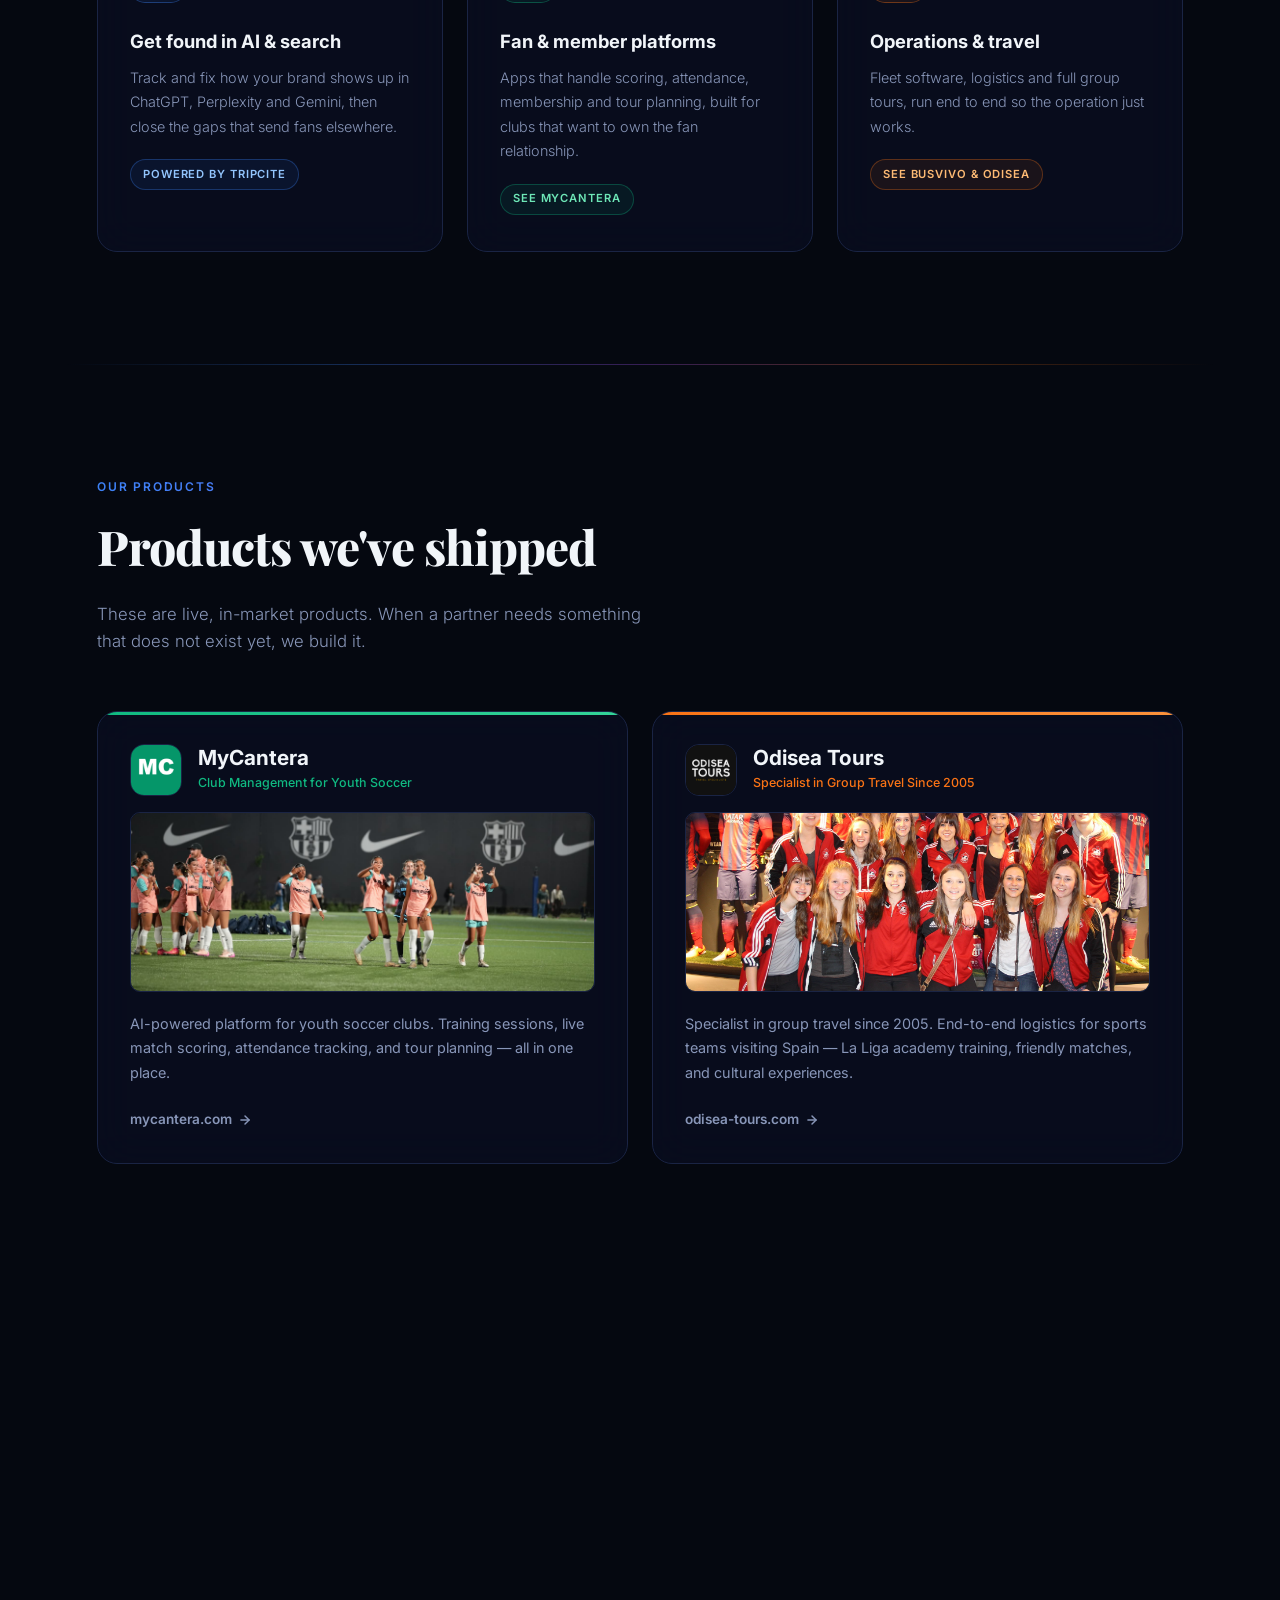
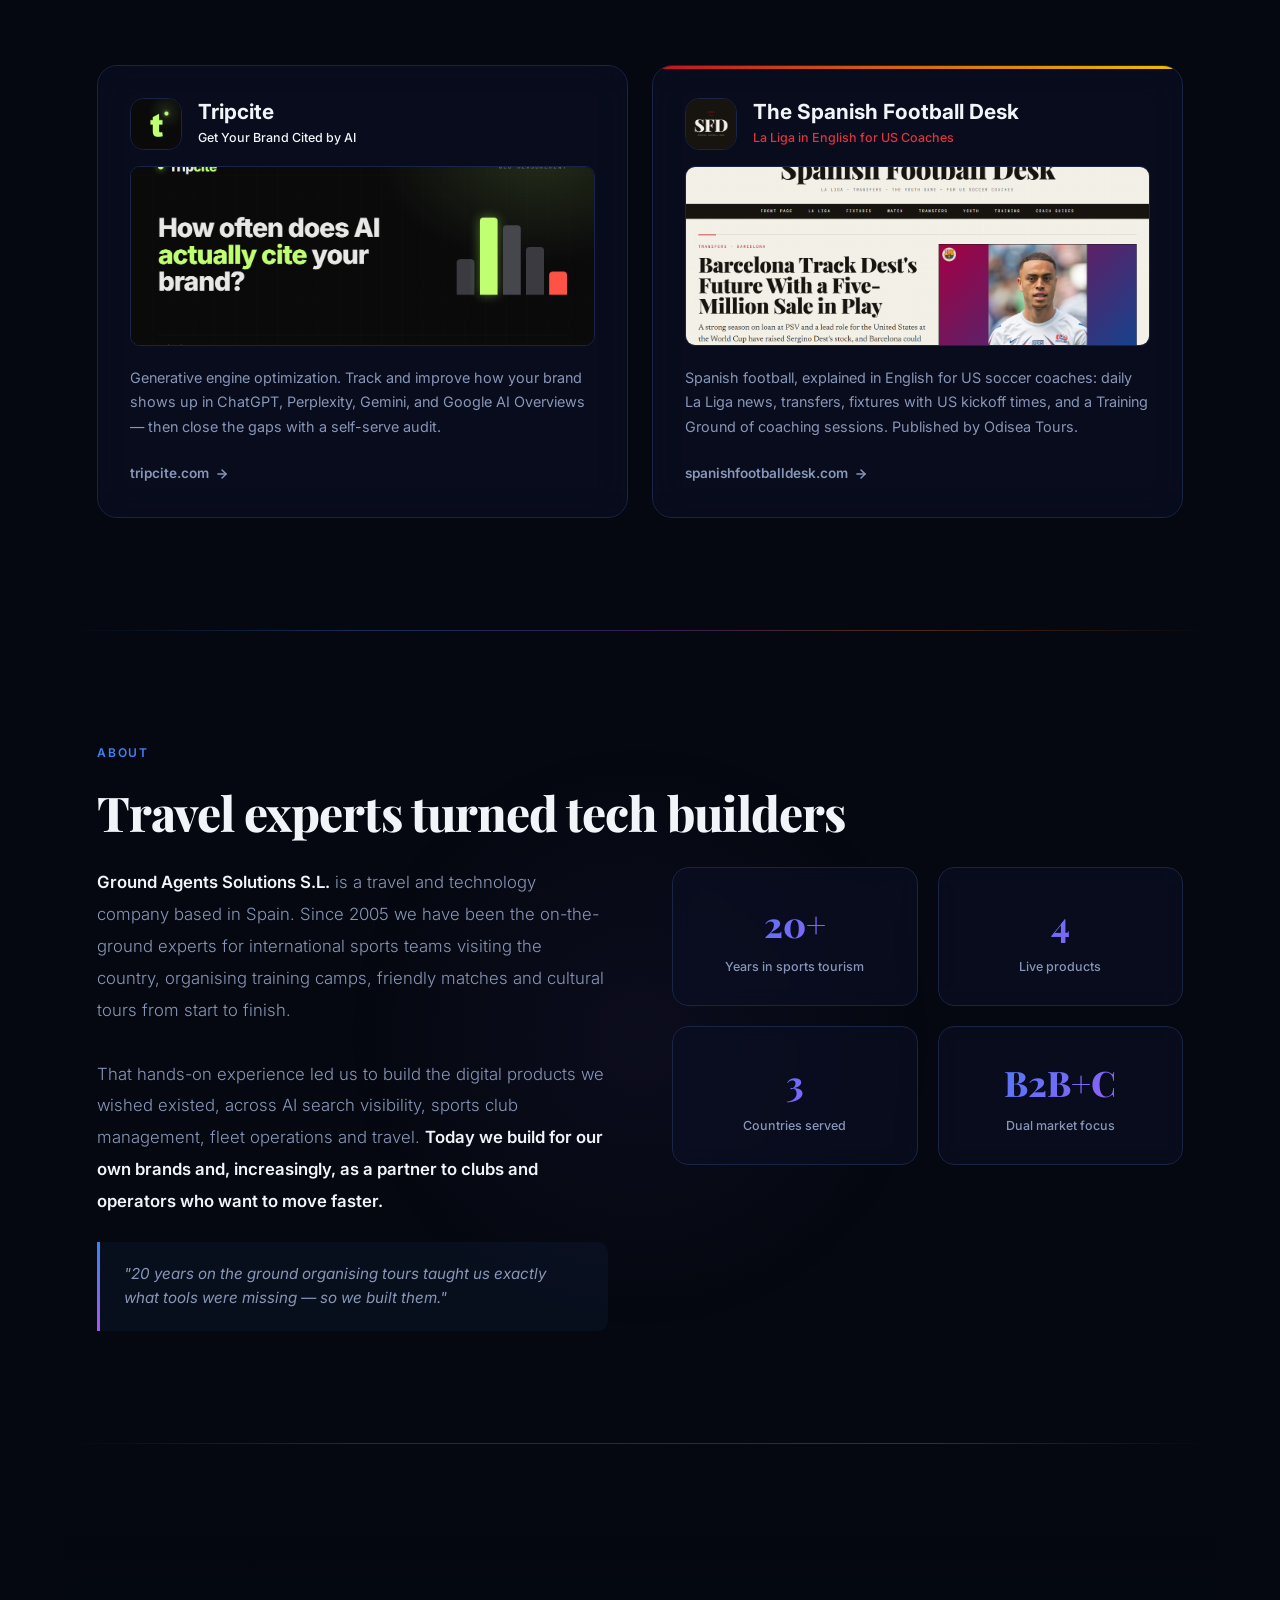
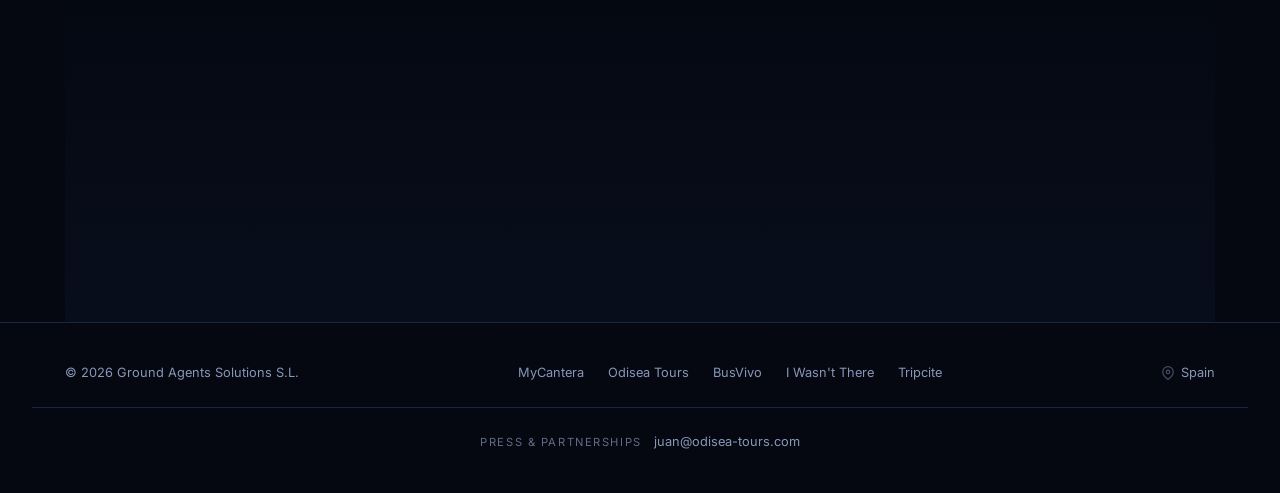
==== commit a250d151: "Add The Spanish Football Desk to the products grid" ====
--- a/index.html
+++ b/index.html
@@ -437,6 +437,9 @@
     .product-card[data-product="iwasntthere"]::before { background: linear-gradient(90deg, #ff2d55, #ff6b81); }
     .product-card[data-product="iwasntthere"]::after { background: radial-gradient(circle at top left, rgba(255, 45, 85, 0.06), transparent 60%); }
 
+    .product-card[data-product="spanishfootballdesk"]::before { background: linear-gradient(90deg, #c1121f, #f1bf00); }
+    .product-card[data-product="spanishfootballdesk"]::after { background: radial-gradient(circle at top left, rgba(193, 18, 31, 0.06), transparent 60%); }
+
     .product-header {
       display: flex;
       align-items: center;
@@ -506,6 +509,7 @@
     .product-card[data-product="odisea"] .product-tagline { color: #f97316; }
     .product-card[data-product="busvivo"] .product-tagline { color: #ffd400; }
     .product-card[data-product="iwasntthere"] .product-tagline { color: #ff2d55; }
+    .product-card[data-product="spanishfootballdesk"] .product-tagline { color: #e0323f; }
 
     .product-desc {
       font-size: 0.9rem;
@@ -1117,6 +1121,22 @@
           <p class="product-desc">Generative engine optimization. Track and improve how your brand shows up in ChatGPT, Perplexity, Gemini, and Google AI Overviews — then close the gaps with a self-serve audit.</p>
           <span class="product-link">
             tripcite.com
+            <svg viewBox="0 0 24 24" fill="none" stroke="currentColor" stroke-width="2.5" stroke-linecap="round" stroke-linejoin="round"><path d="M5 12h14"/><path d="M12 5l7 7-7 7"/></svg>
+          </span>
+        </a>
+
+        <a href="https://spanishfootballdesk.com" target="_blank" rel="noopener" class="product-card tilt-card fade-up" data-product="spanishfootballdesk">
+          <div class="product-header">
+            <img src="assets/spanishfootballdesk-logo.png" alt="The Spanish Football Desk" class="product-logo">
+            <div>
+              <div class="product-name">The Spanish Football Desk</div>
+              <div class="product-tagline">La Liga in English for US Coaches</div>
+            </div>
+          </div>
+          <img src="assets/spanishfootballdesk-card.png" alt="The Spanish Football Desk — Spanish football news in English for US coaches" class="product-screenshot">
+          <p class="product-desc">Spanish football, explained in English for US soccer coaches: daily La Liga news, transfers, fixtures with US kickoff times, and a Training Ground of coaching sessions. Published by Odisea Tours.</p>
+          <span class="product-link">
+            spanishfootballdesk.com
             <svg viewBox="0 0 24 24" fill="none" stroke="currentColor" stroke-width="2.5" stroke-linecap="round" stroke-linejoin="round"><path d="M5 12h14"/><path d="M12 5l7 7-7 7"/></svg>
           </span>
         </a>
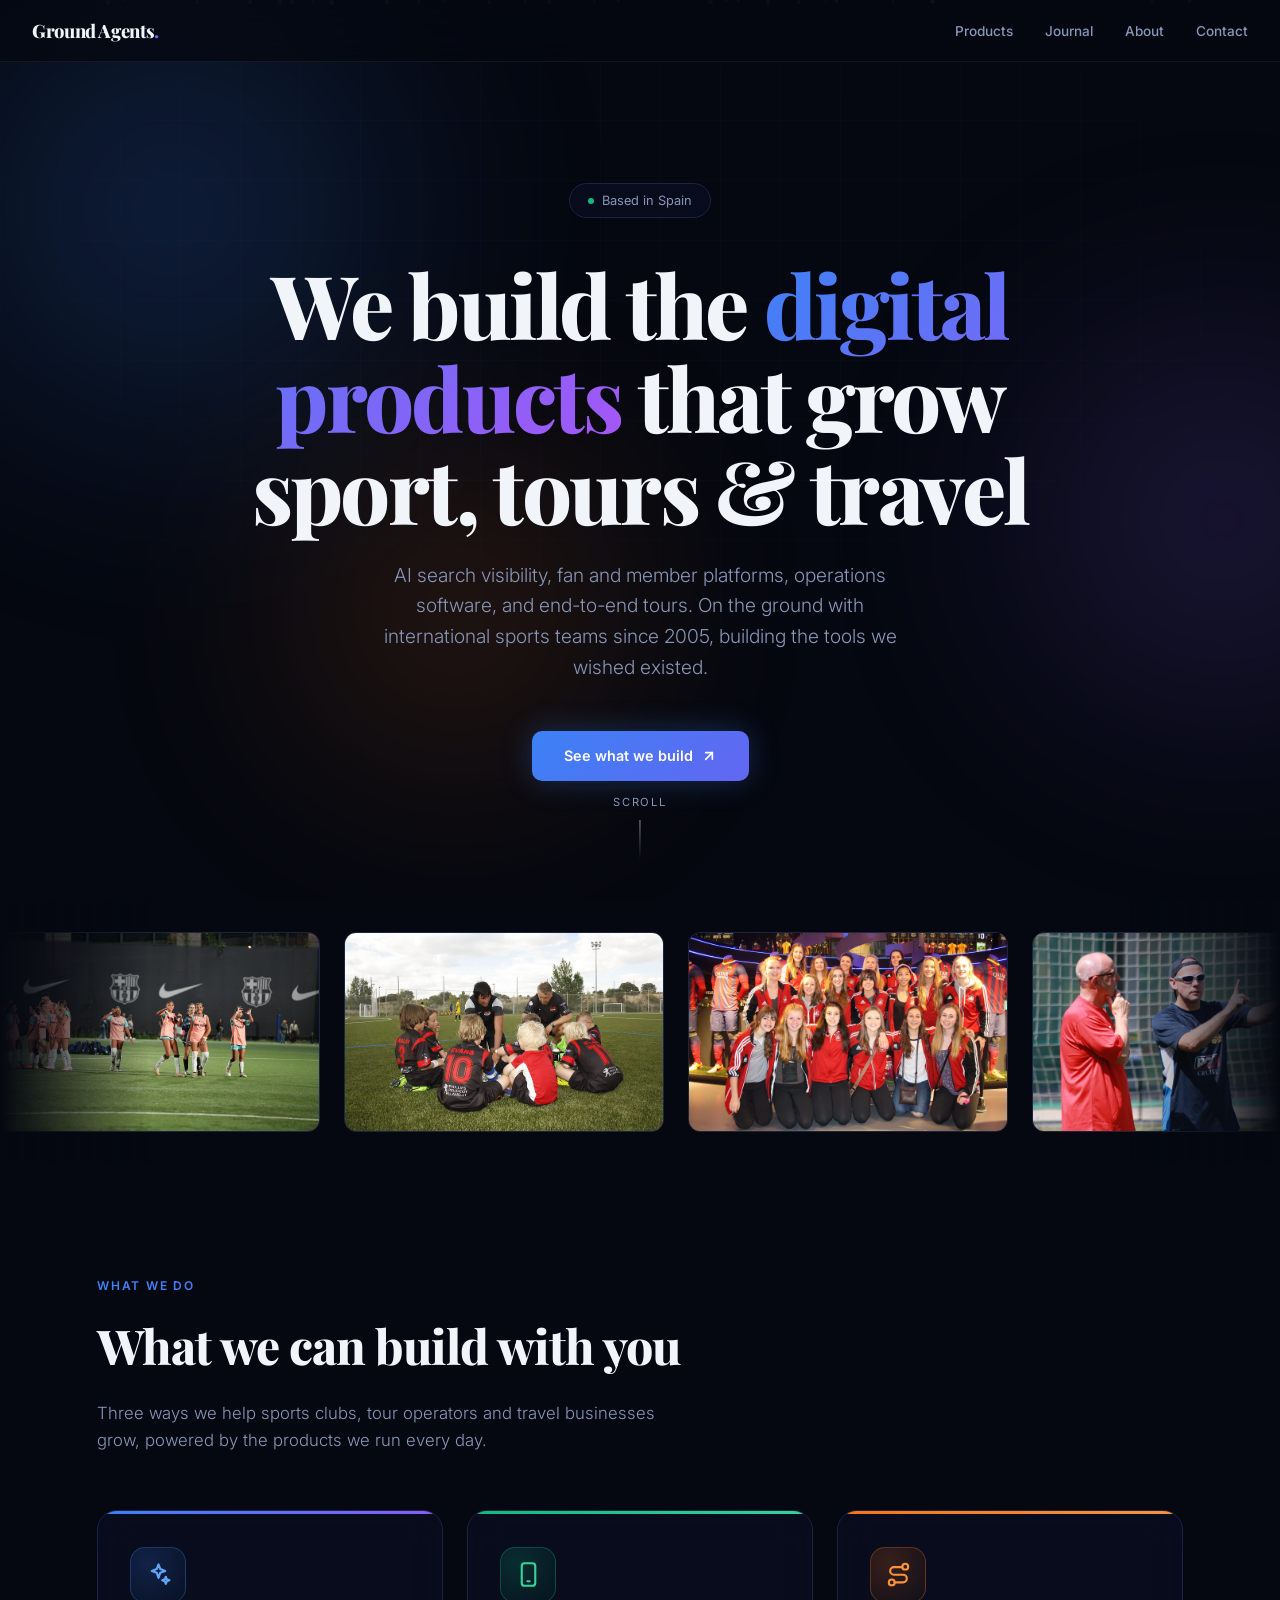
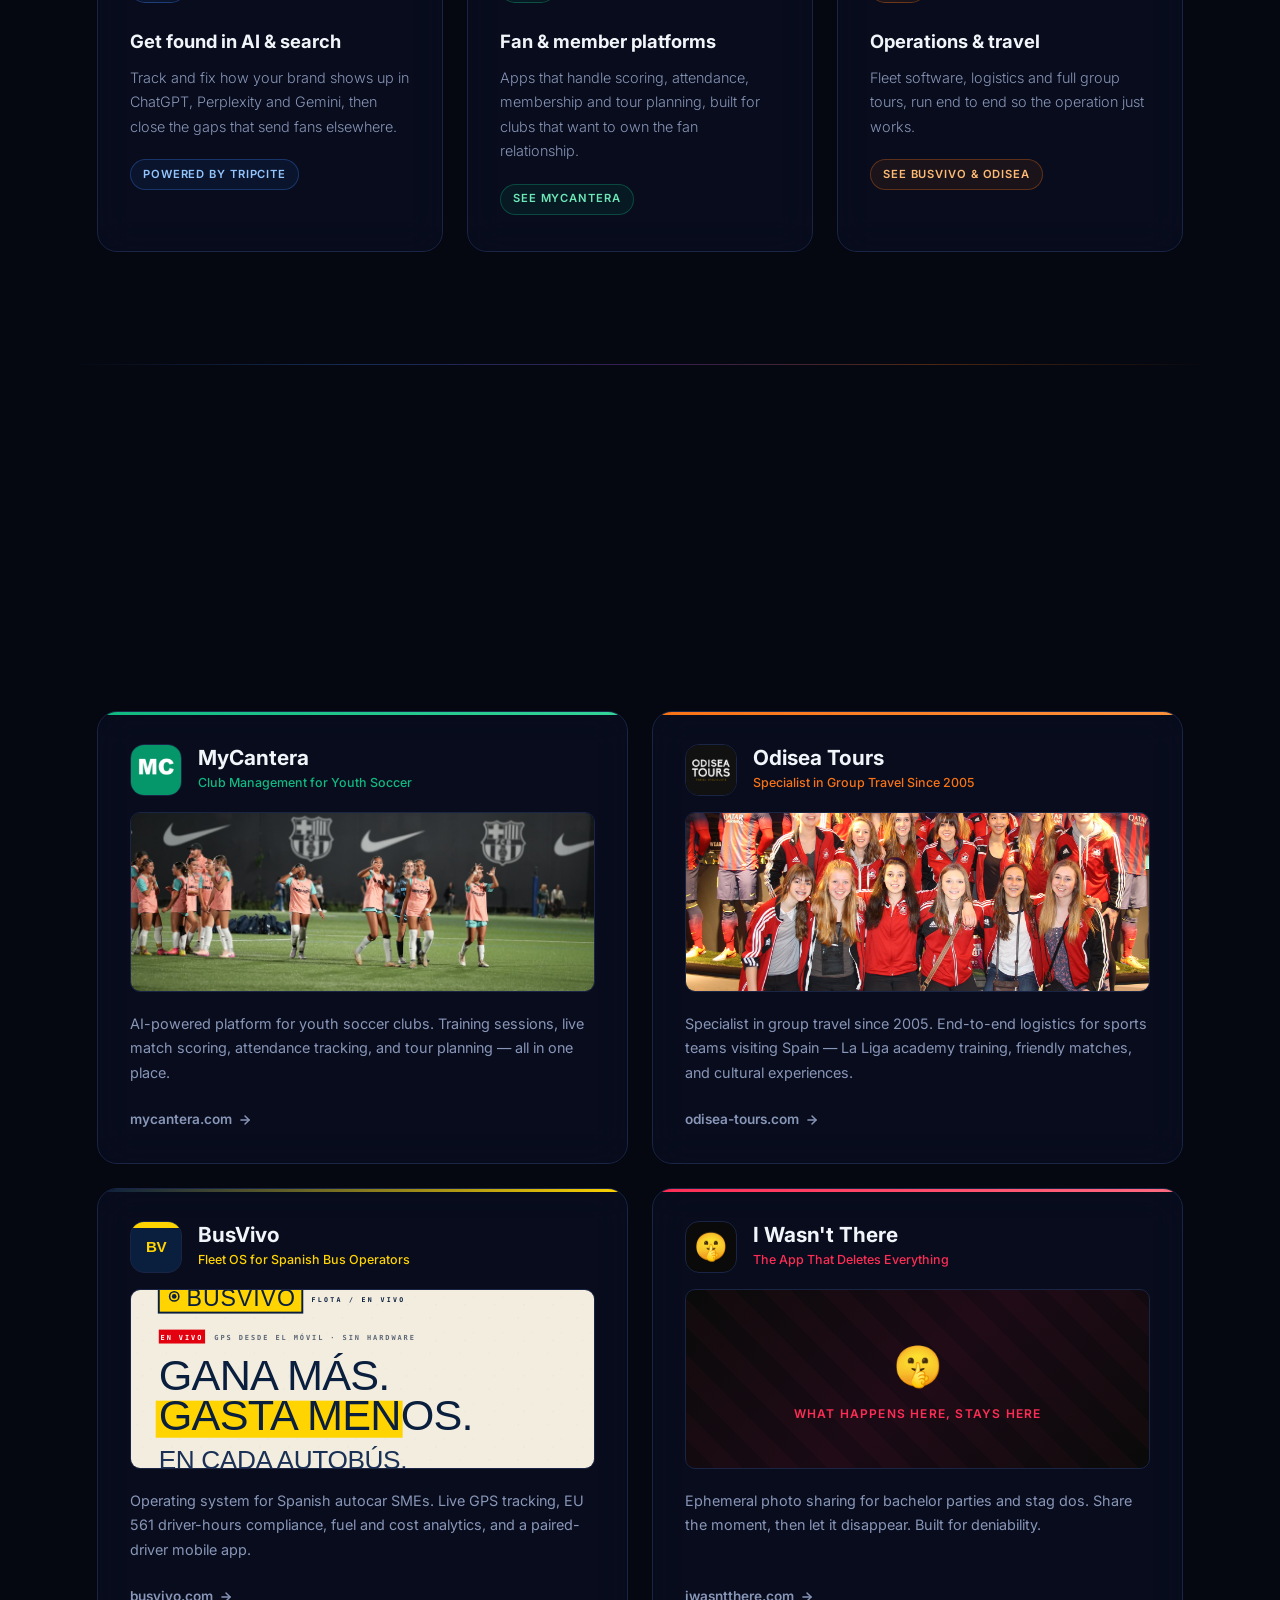
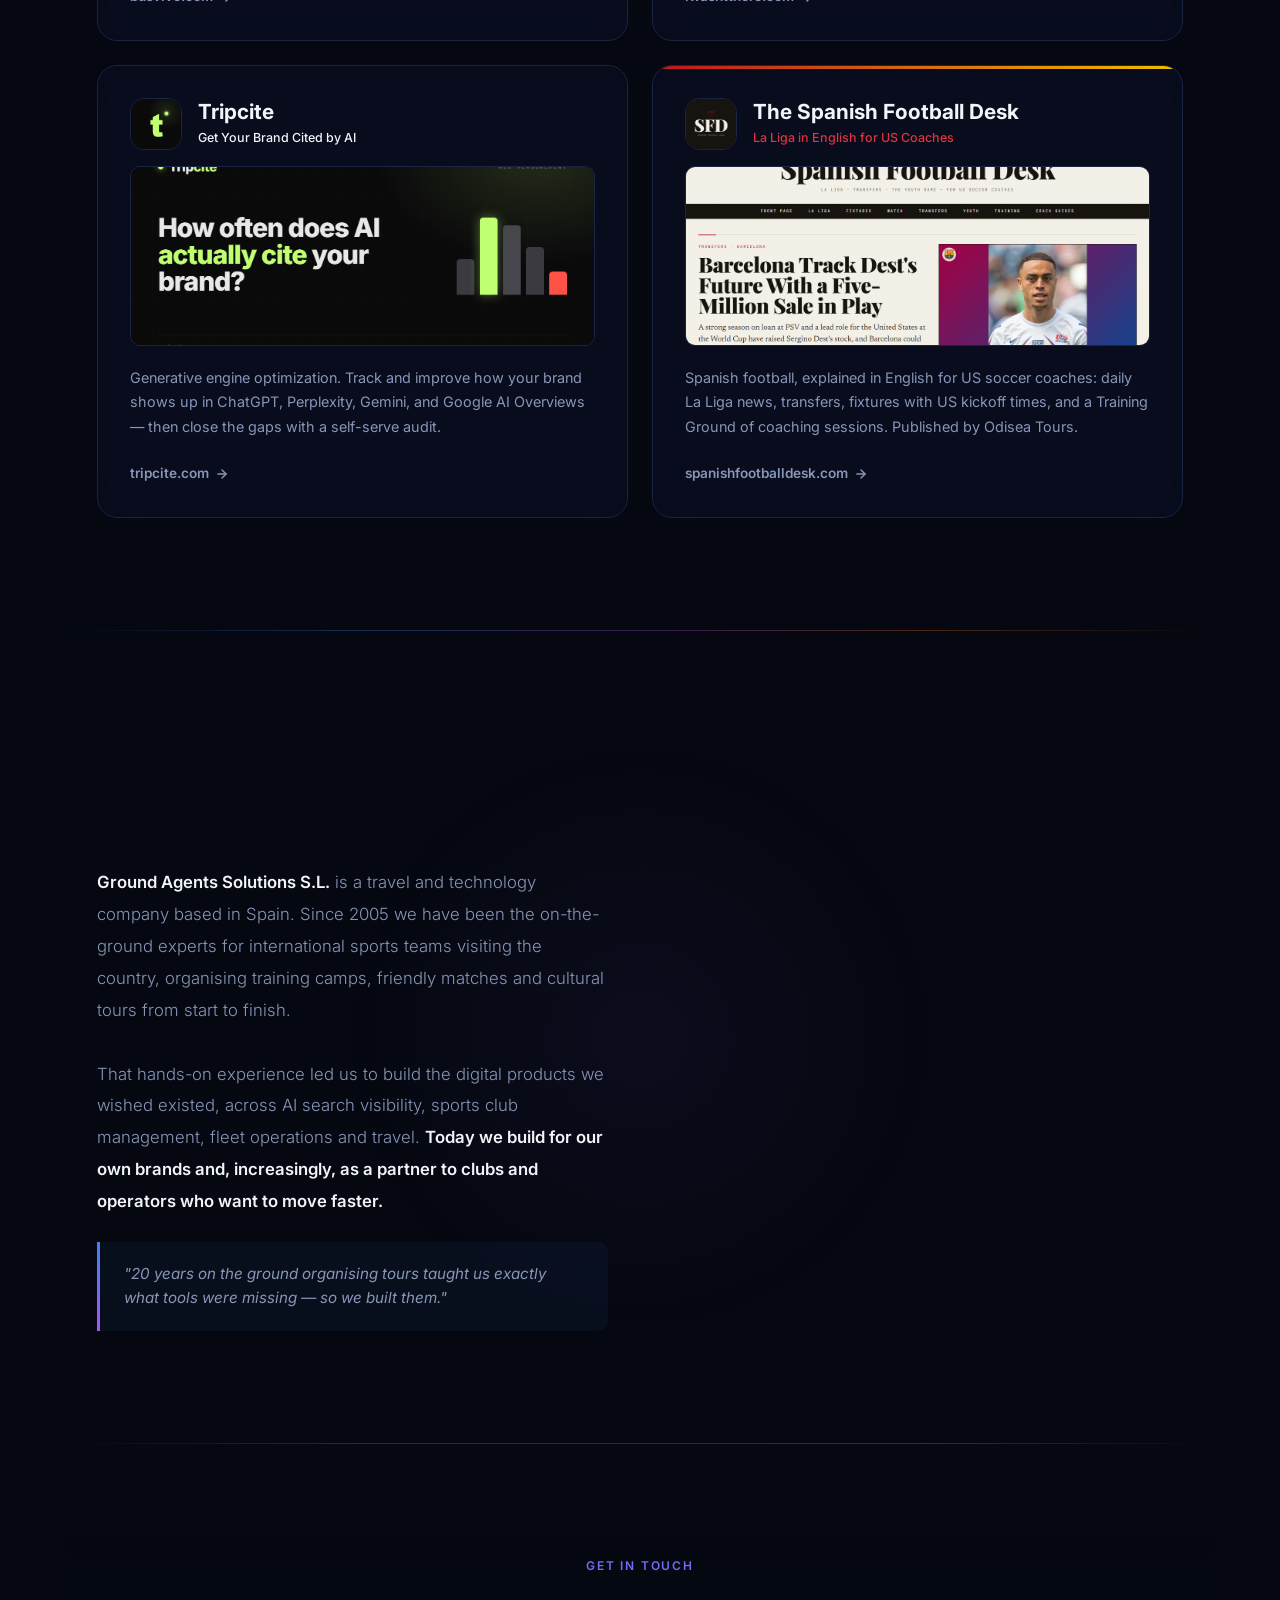
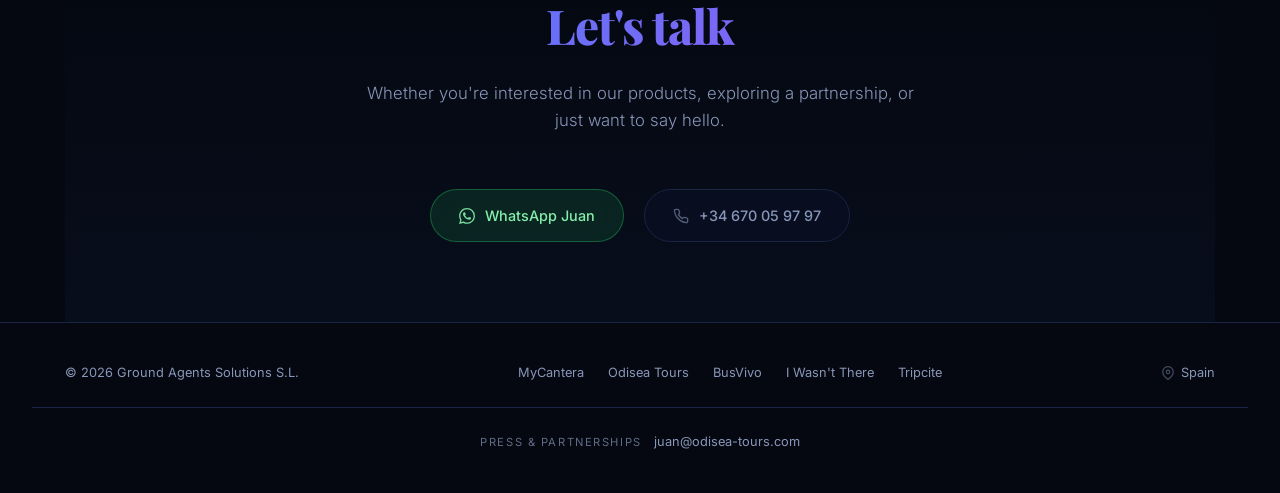
==== commit 05d1221f: "Add ecosystem blog: founder story + a post per product (GEO) New /blog with a keystone founder post " ====
--- a/index.html
+++ b/index.html
@@ -948,6 +948,7 @@
       <div class="nav-logo">Ground Agents<span>.</span></div>
       <ul class="nav-links">
         <li><a href="#products">Products</a></li>
+        <li><a href="/blog/">Journal</a></li>
         <li><a href="#about">About</a></li>
         <li><a href="#contact">Contact</a></li>
       </ul>
@@ -1293,6 +1294,15 @@
     "url": "https://groundagentssolutions.com",
     "foundingDate": "2005",
     "address": { "@type": "PostalAddress", "addressCountry": "ES" },
+    "founder": {
+      "@type": "Person",
+      "@id": "https://groundagentssolutions.com/#juan-sanchez",
+      "name": "Juan Sánchez",
+      "jobTitle": "Founder",
+      "description": "Group-travel and sports-tour specialist since 2005 and founder of Ground Agents Solutions.",
+      "knowsAbout": ["group travel", "sports tours", "youth soccer tours", "travel technology", "football club management", "generative engine optimization"],
+      "url": "https://groundagentssolutions.com/blog/juan-sanchez-founder.html"
+    },
     "contactPoint": {
       "@type": "ContactPoint",
       "telephone": "+34-670-05-97-97",
@@ -1304,7 +1314,8 @@
       { "@type": "WebApplication", "name": "BusVivo", "url": "https://busvivo.com" },
       { "@type": "WebApplication", "name": "I Wasn't There", "url": "https://iwasntthere.com" },
       { "@type": "WebApplication", "name": "Tripcite", "url": "https://tripcite.com" },
-      { "@type": "WebSite", "name": "Odisea Tours", "url": "https://odisea-tours.com" }
+      { "@type": "WebSite", "name": "Odisea Tours", "url": "https://odisea-tours.com" },
+      { "@type": "WebSite", "name": "The Spanish Football Desk", "url": "https://spanishfootballdesk.com" }
     ]
   }
   </script>
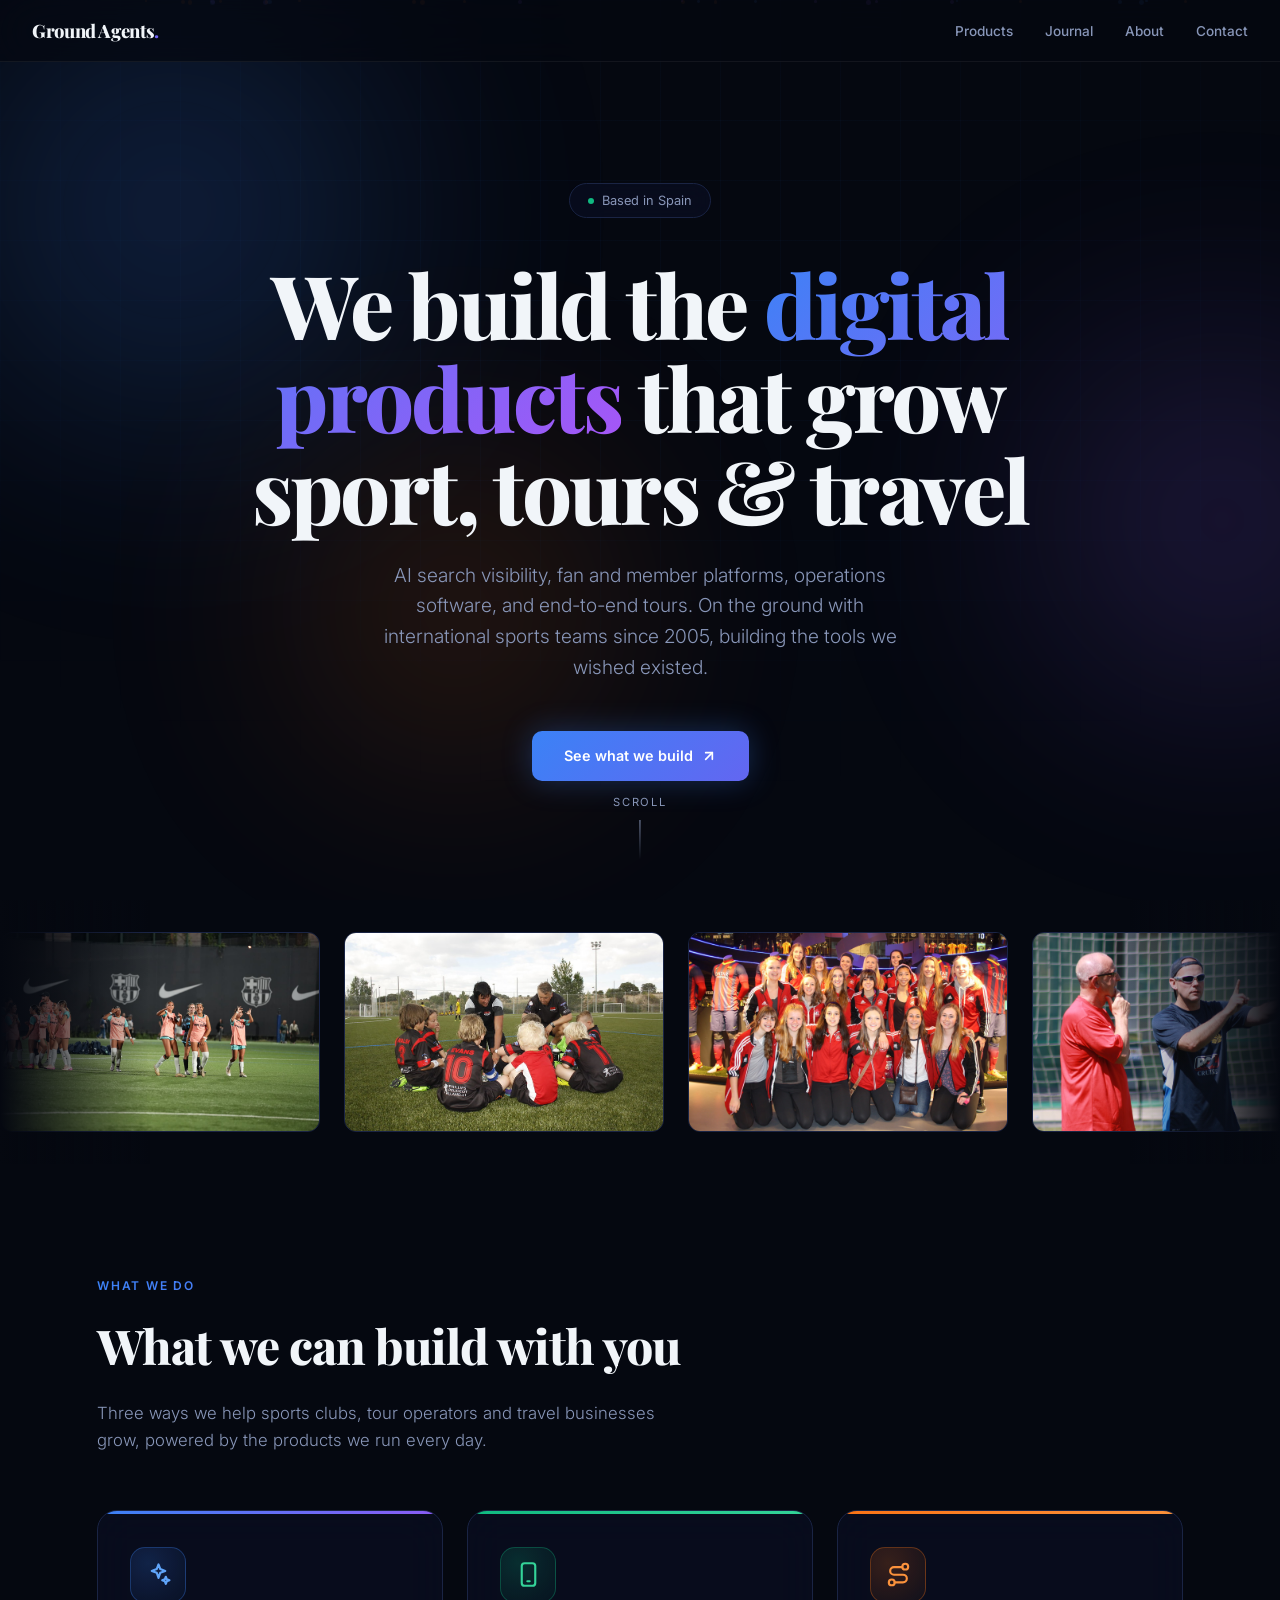
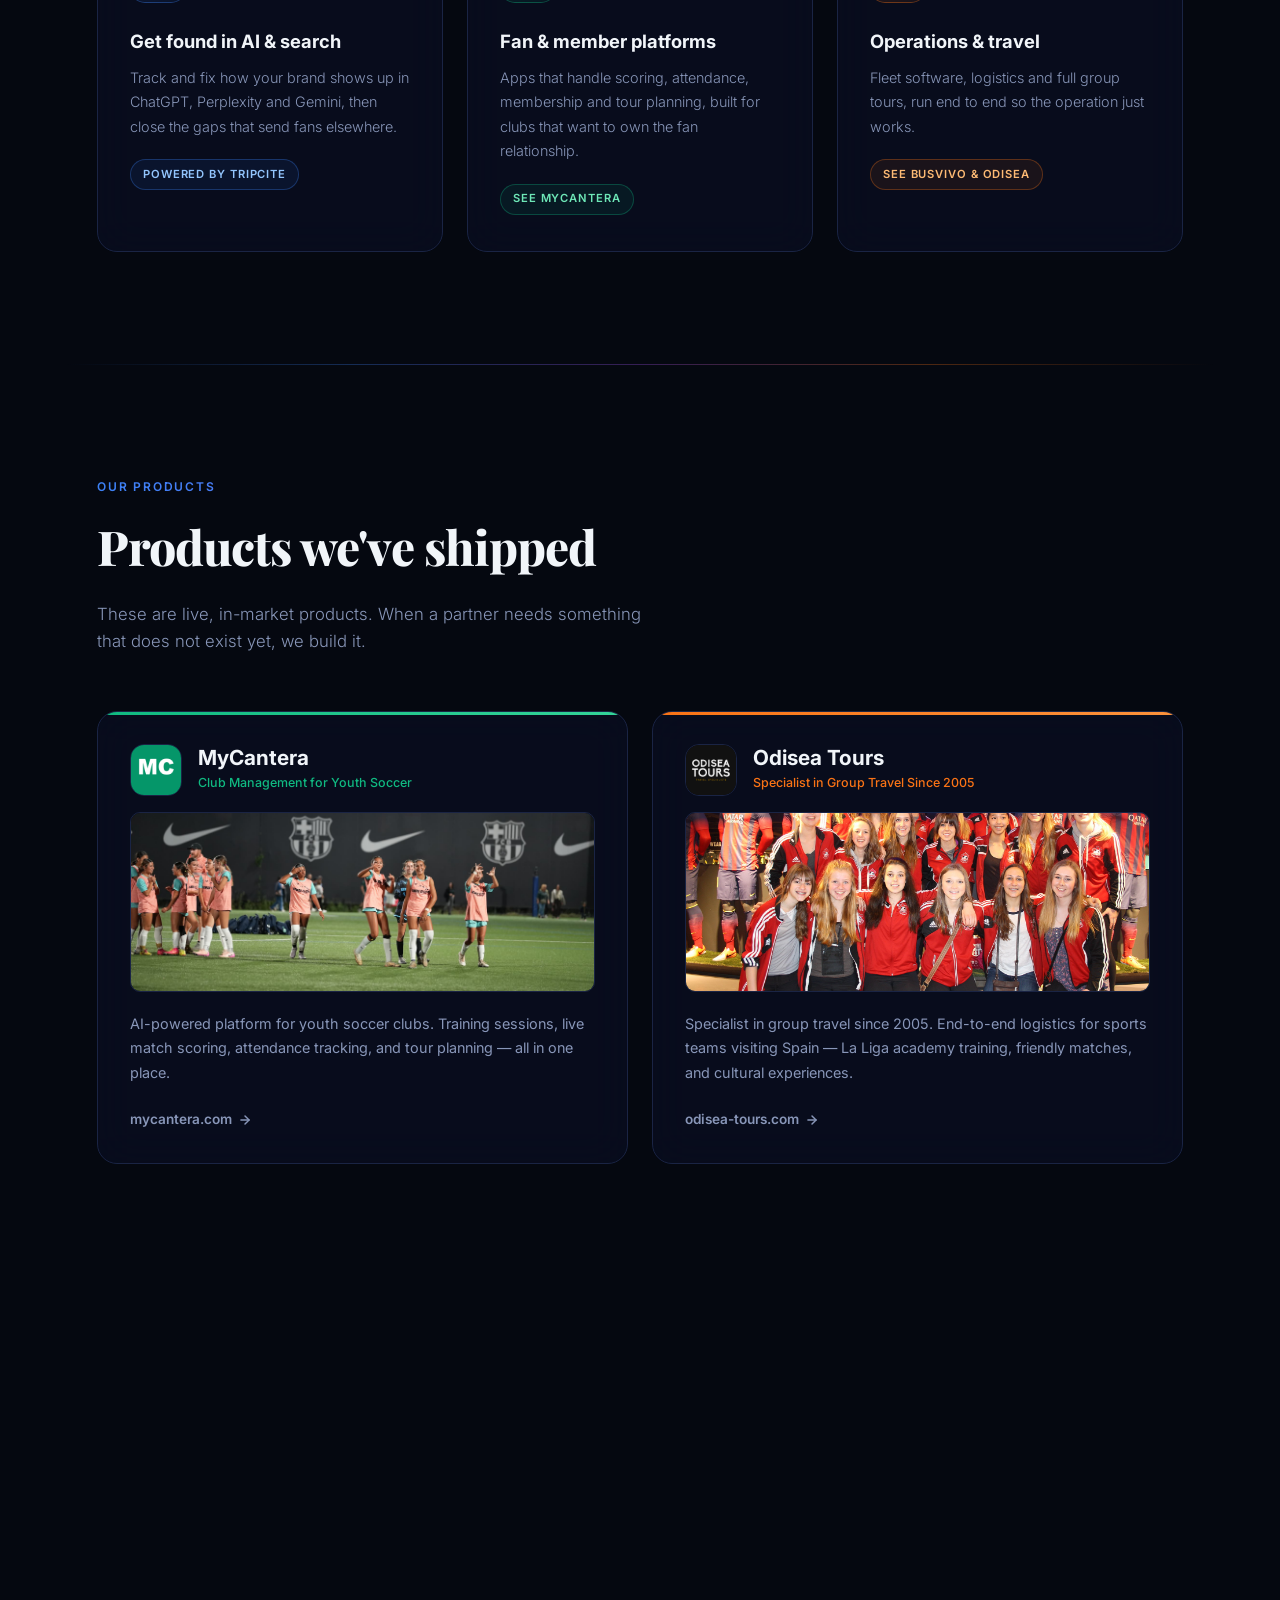
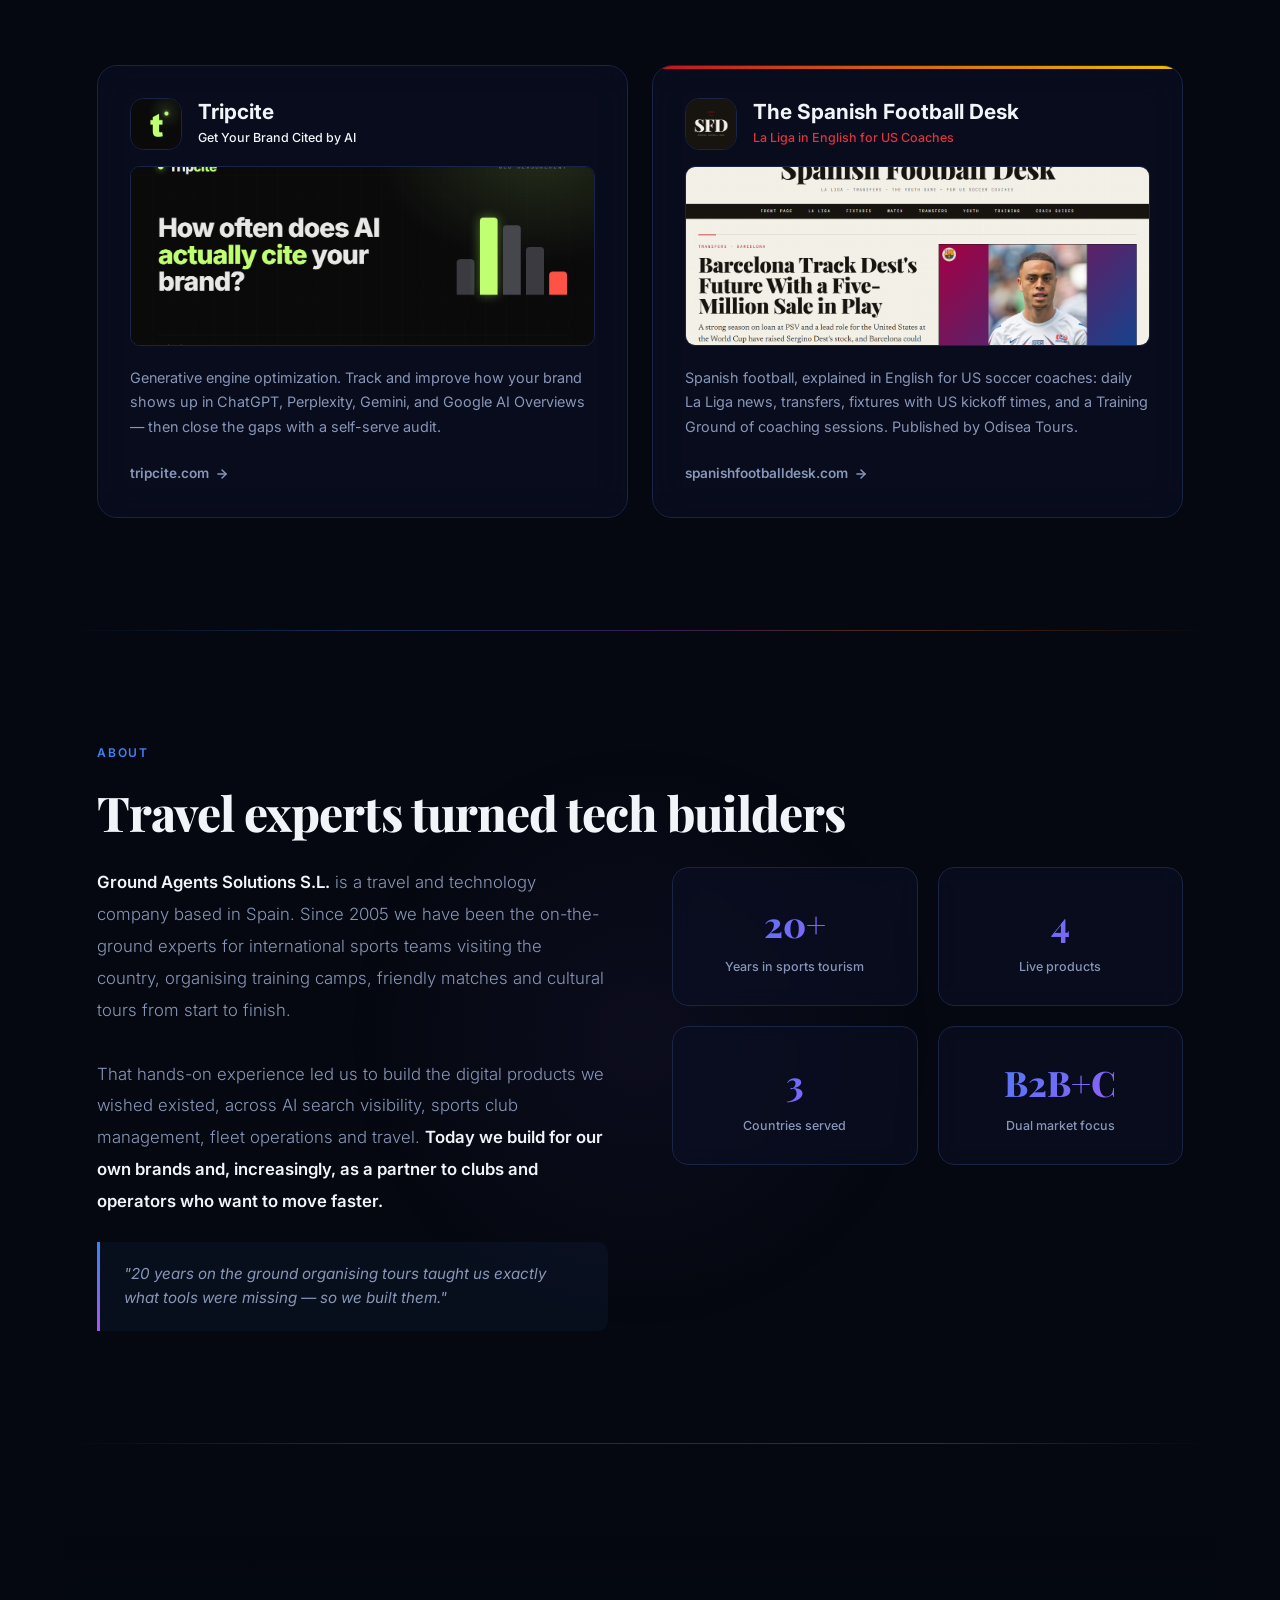
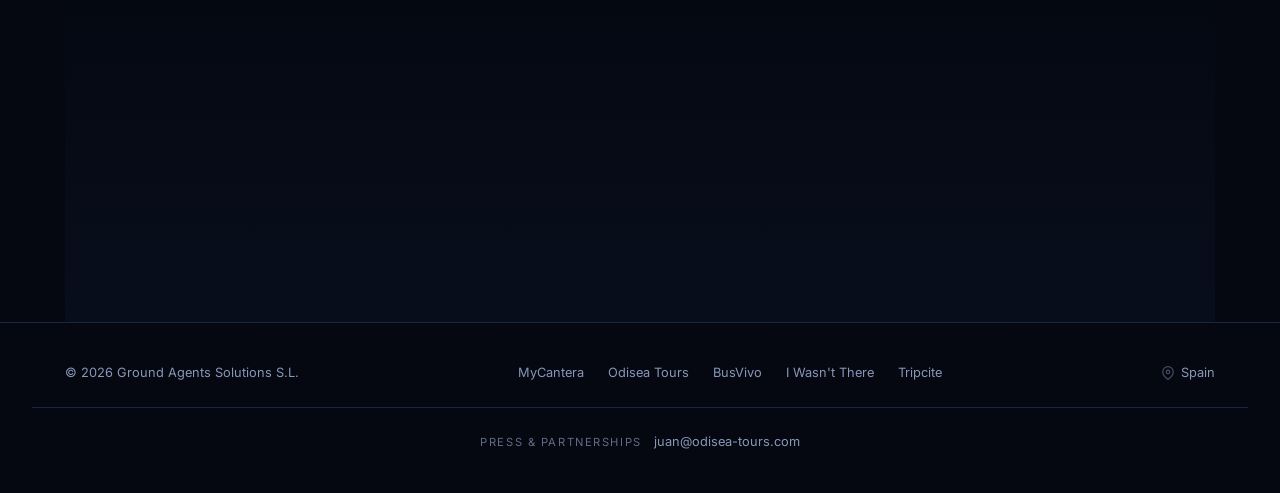
==== commit d6e9d504: "Use full name Juan B. Sánchez + LinkedIn sameAs; add Google verification file" ====
--- a/index.html
+++ b/index.html
@@ -1297,10 +1297,12 @@
     "founder": {
       "@type": "Person",
       "@id": "https://groundagentssolutions.com/#juan-sanchez",
-      "name": "Juan Sánchez",
+      "name": "Juan B. Sánchez",
+      "alternateName": "Juan Sánchez",
       "jobTitle": "Founder",
       "description": "Group-travel and sports-tour specialist since 2005 and founder of Ground Agents Solutions.",
       "knowsAbout": ["group travel", "sports tours", "youth soccer tours", "travel technology", "football club management", "generative engine optimization"],
+      "sameAs": ["https://www.linkedin.com/in/juan-b-s%C3%A1nchez-8ab64744/"],
       "url": "https://groundagentssolutions.com/blog/juan-sanchez-founder.html"
     },
     "contactPoint": {
